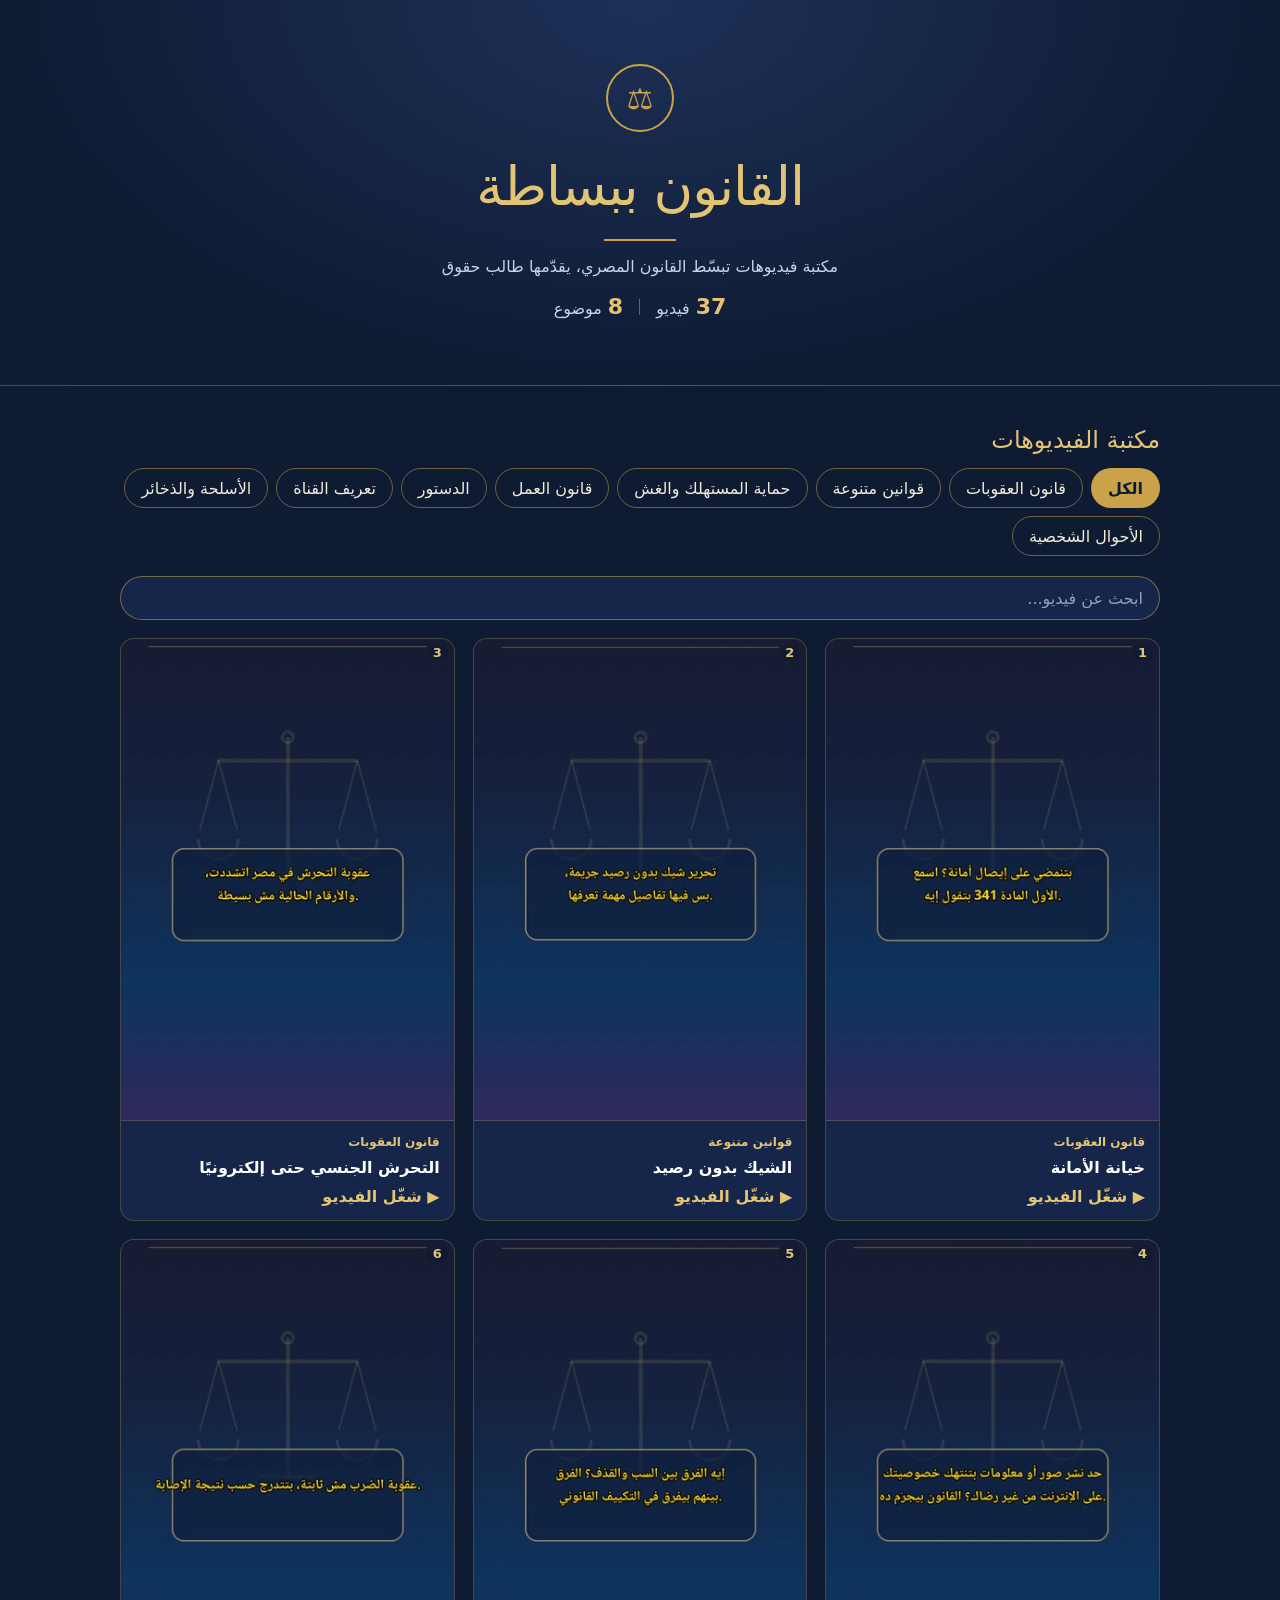
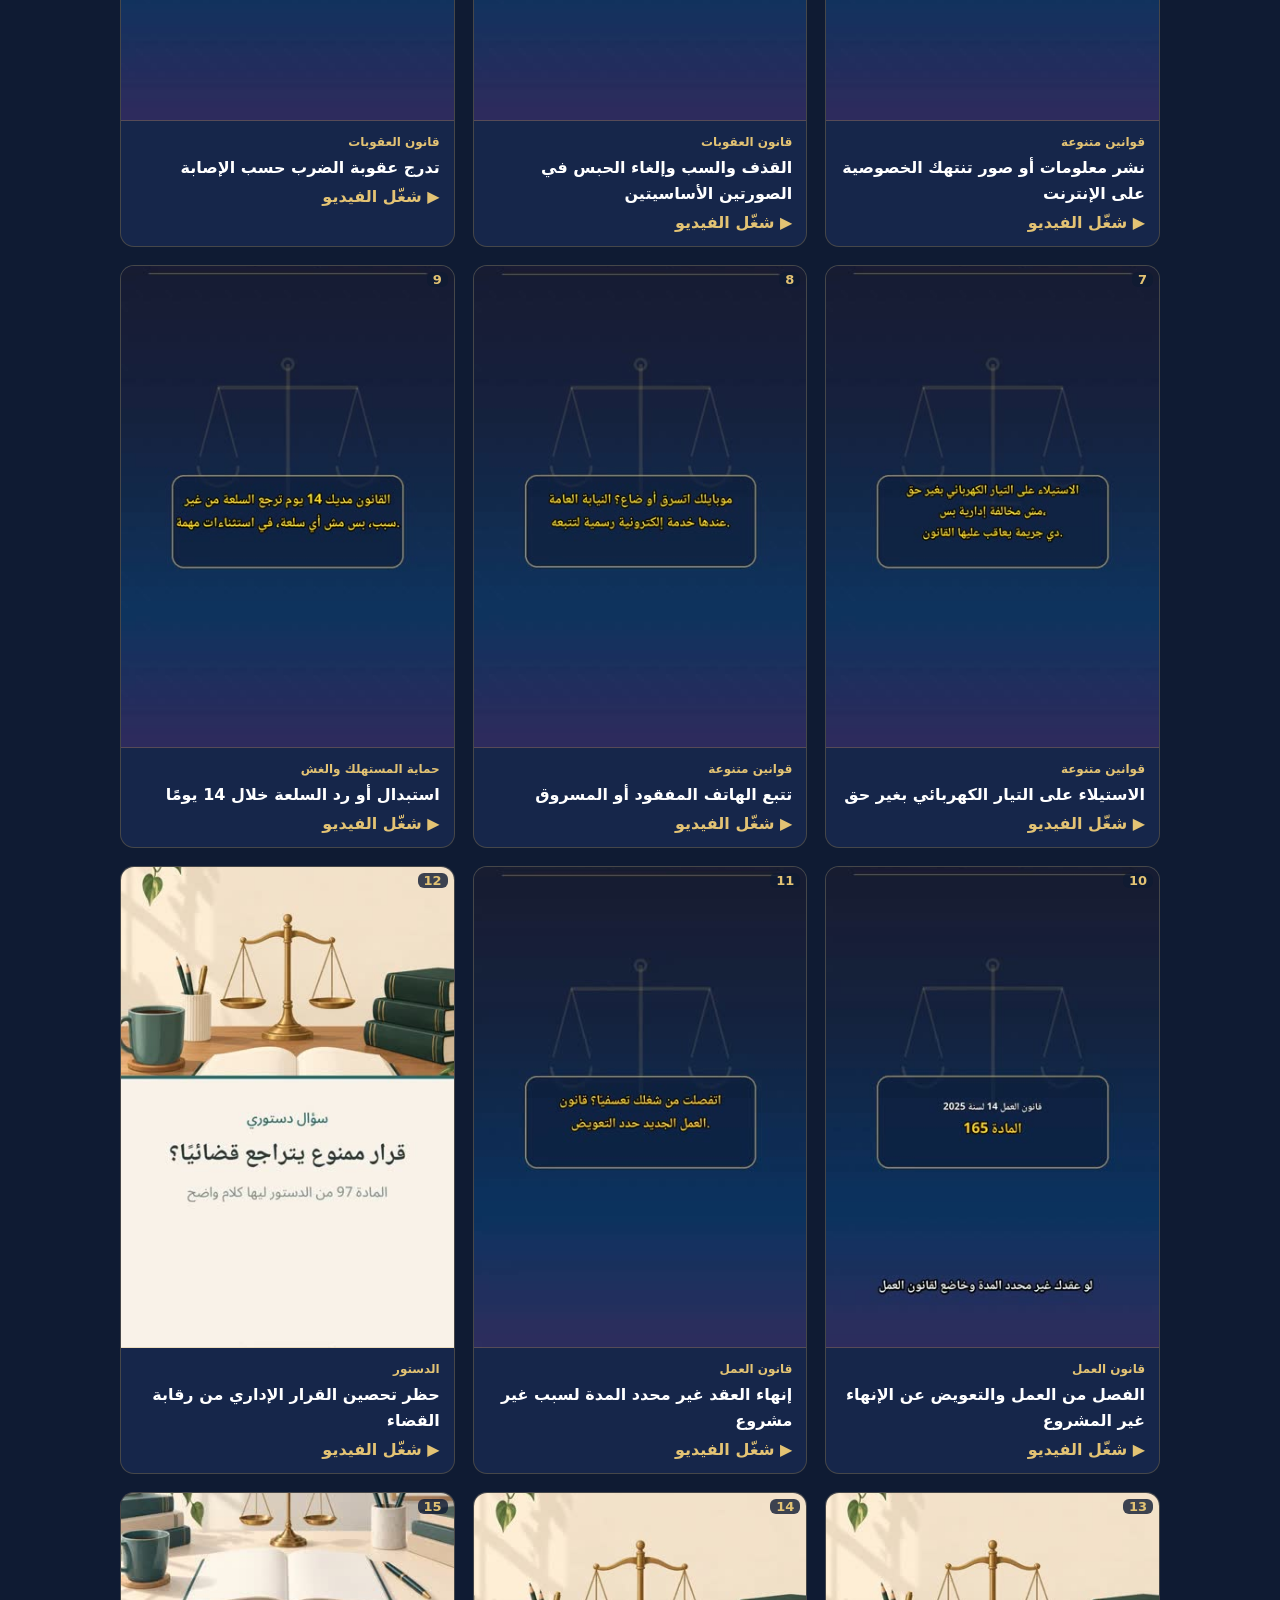
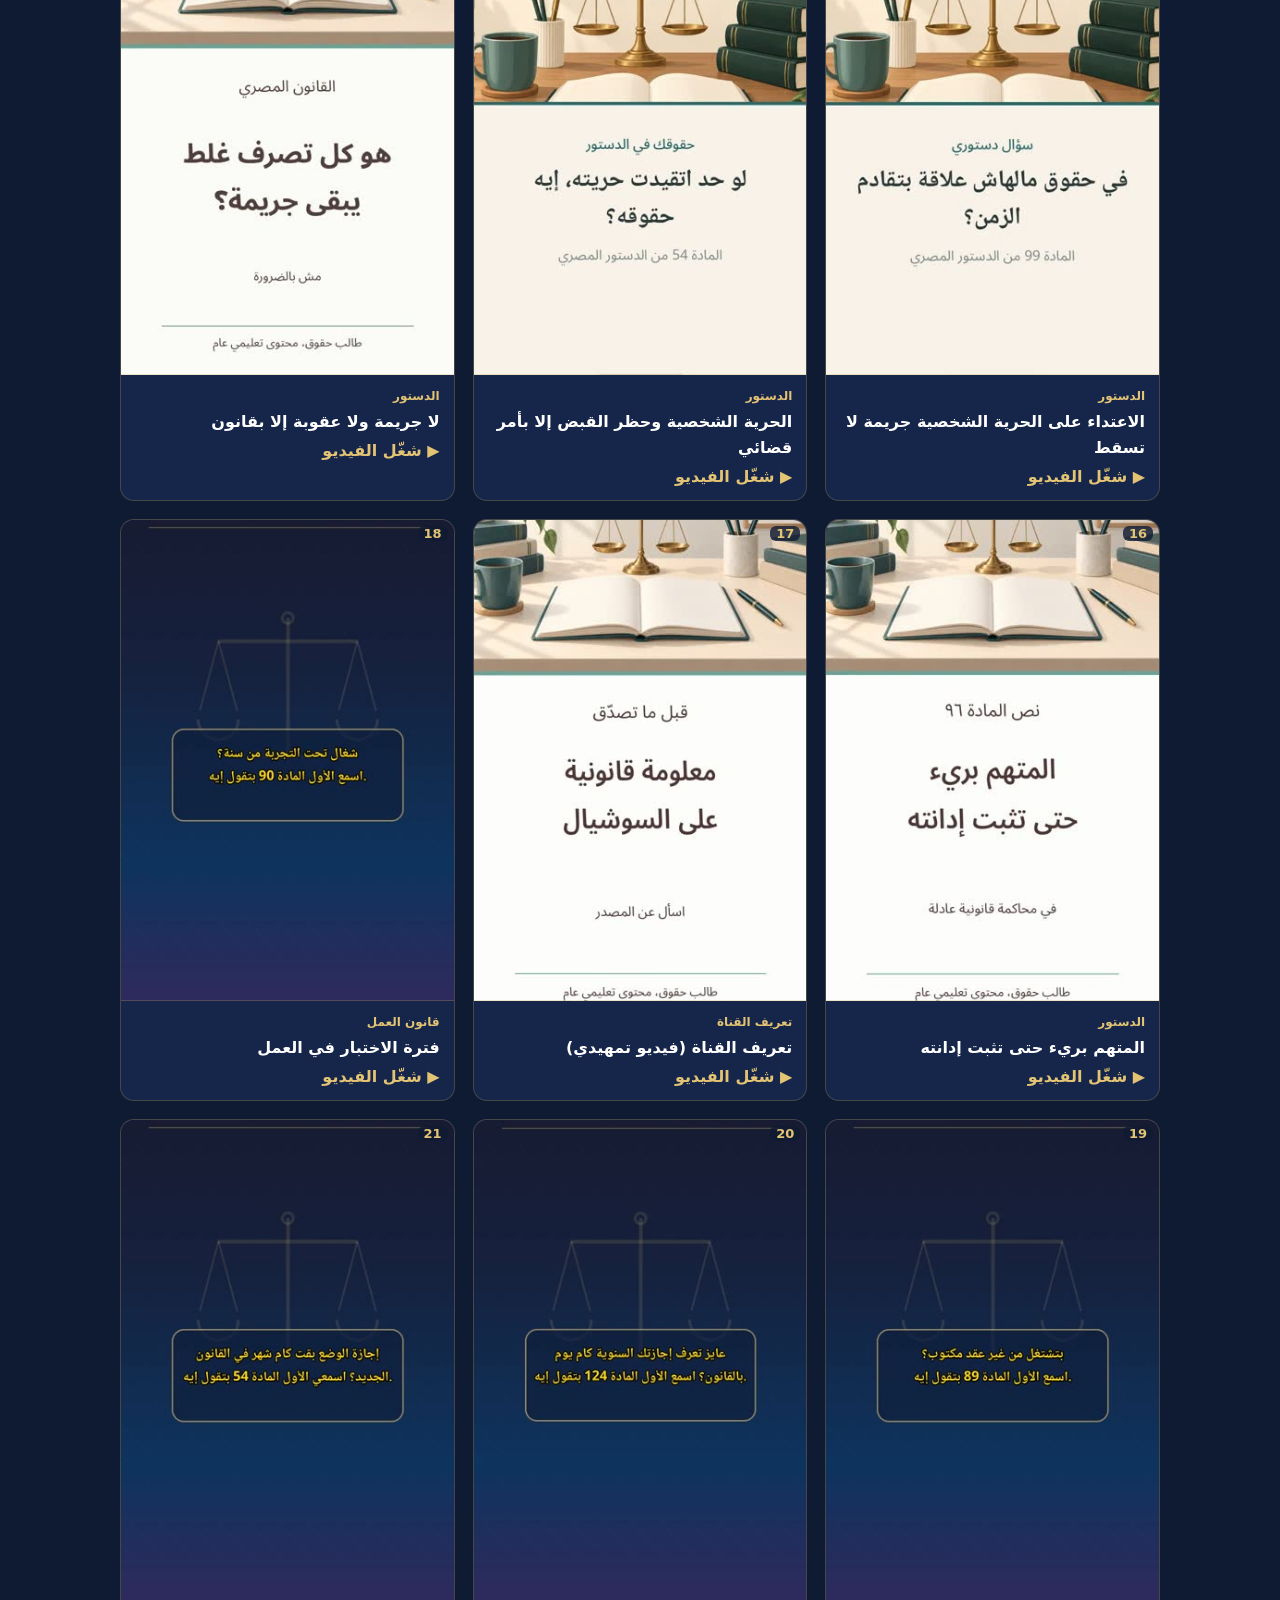
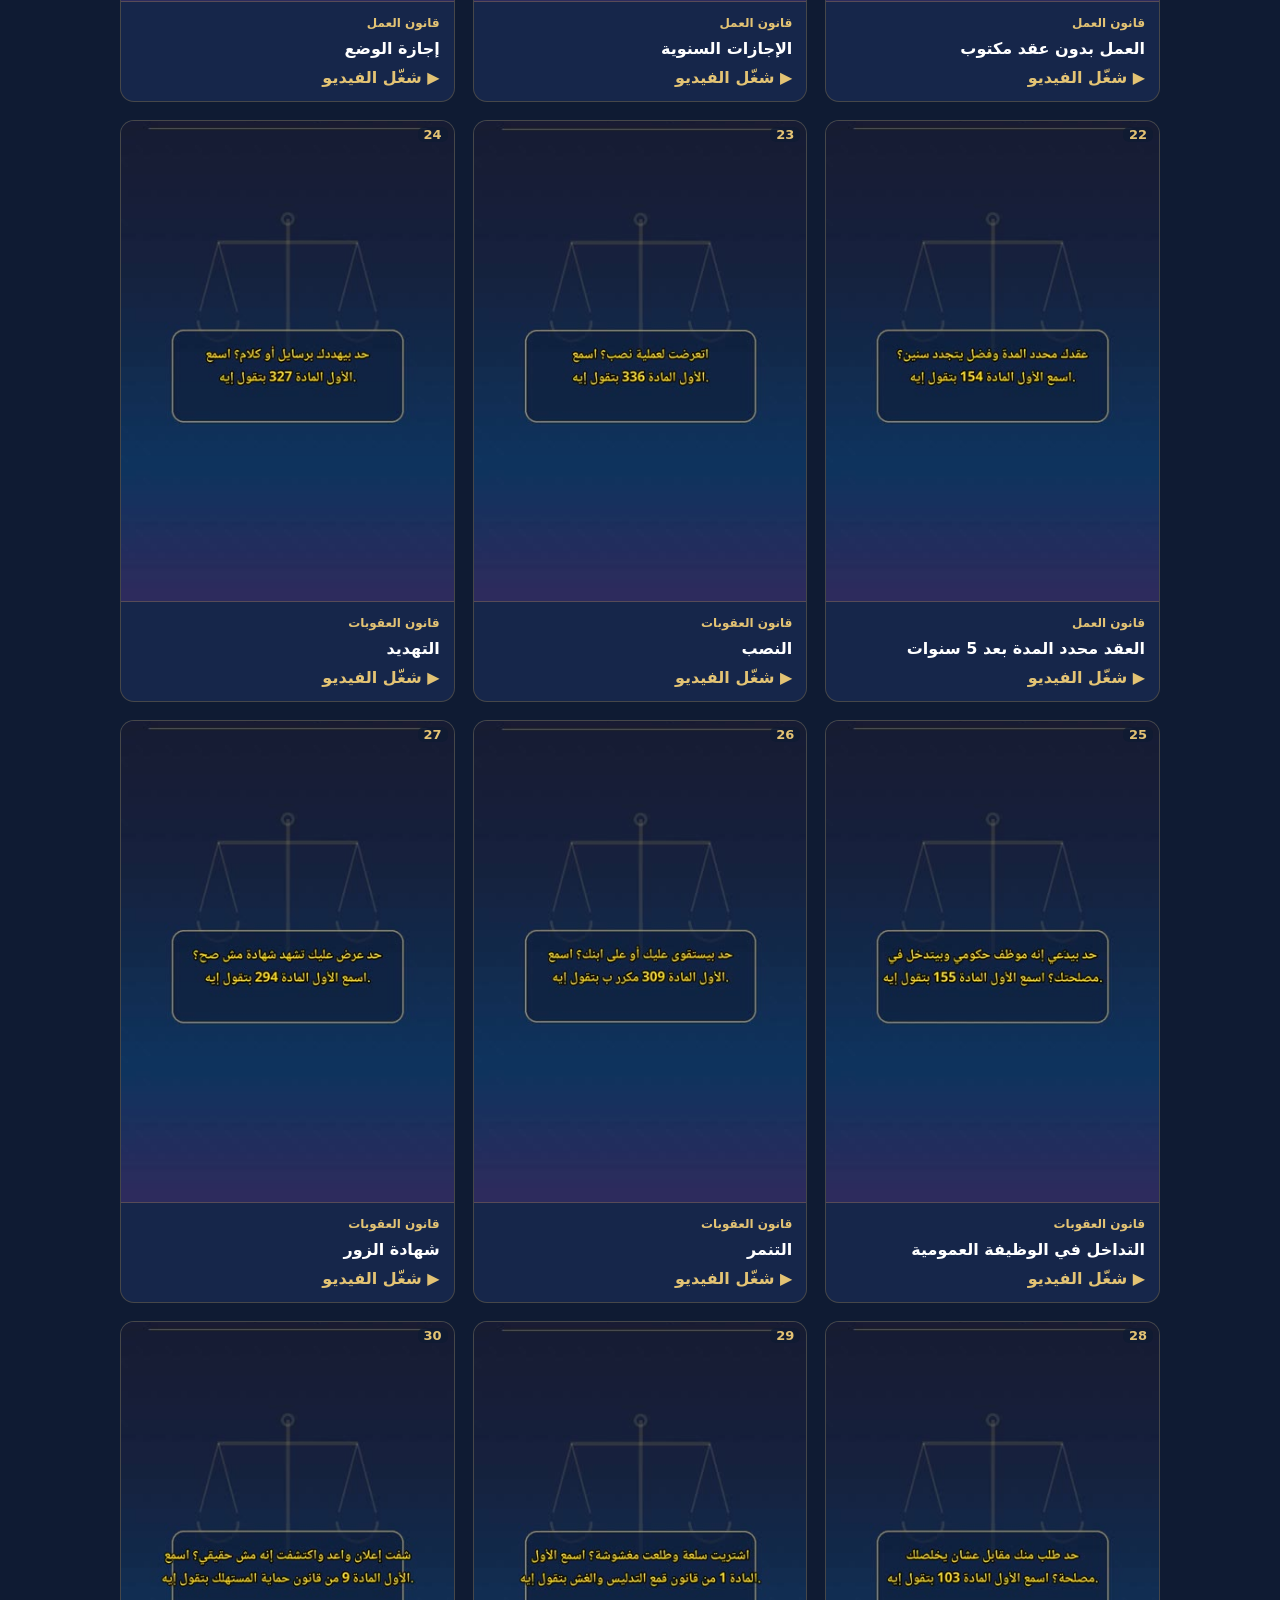
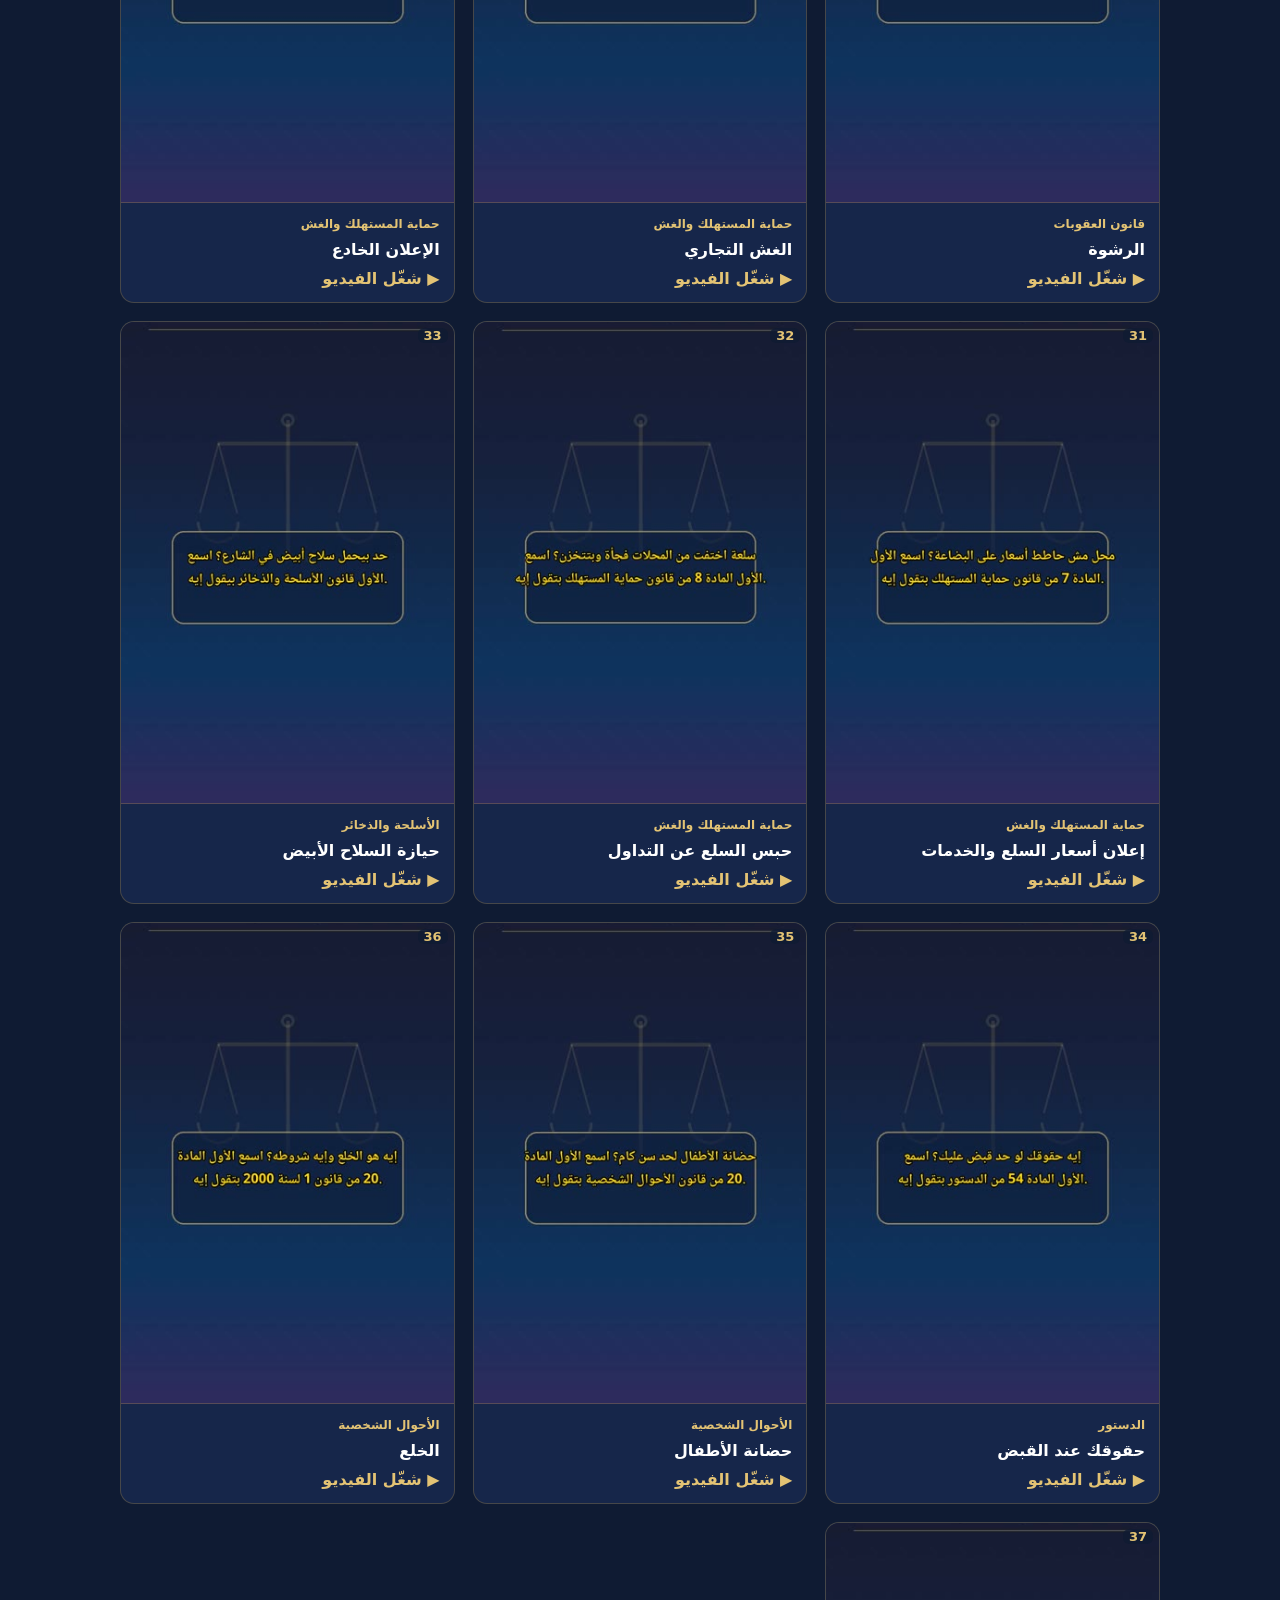
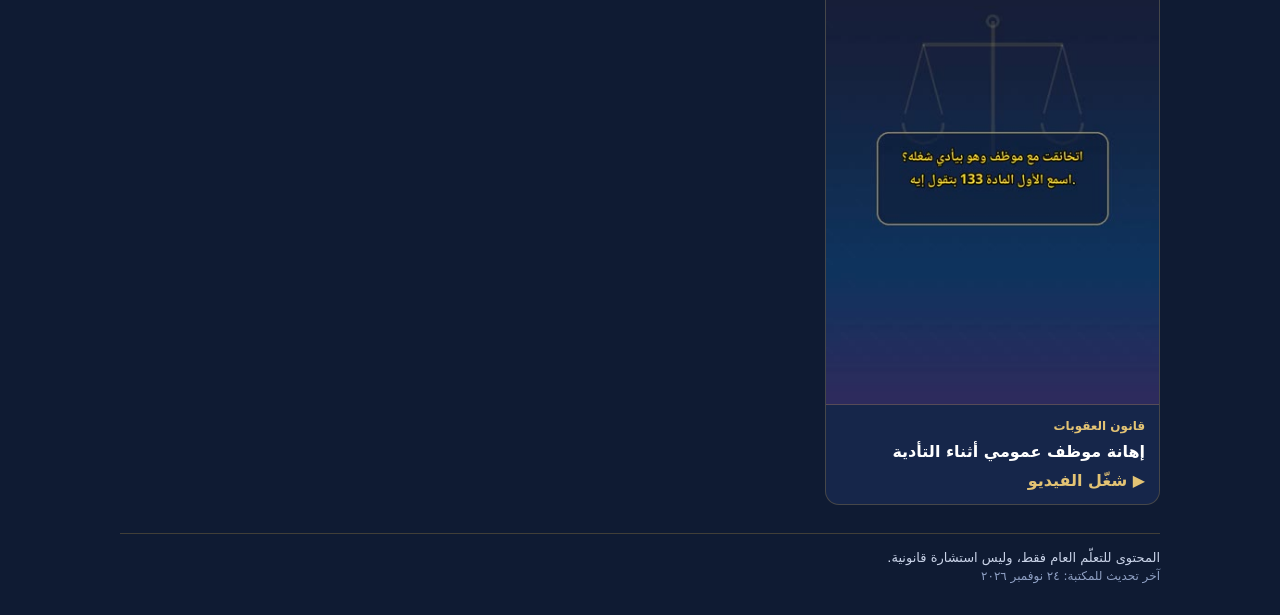
==== index.html @ c517b8b4 "Fix file names" ====
<!doctype html><html lang="ar" dir="rtl"><head><meta charset="utf-8"><meta name="viewport" content="width=device-width,initial-scale=1,viewport-fit=cover"><title>القانون ببساطة</title><meta name="theme-color" content="#0b1f3a"><link rel="manifest" href="manifest.webmanifest"><link rel="icon" href="icon-192.png"><link rel="apple-touch-icon" href="icon-192.png"><meta name="apple-mobile-web-app-capable" content="yes"><meta name="apple-mobile-web-app-title" content="القانون ببساطة">  <script type="module" crossorigin src="./app.js"></script>
  <link rel="stylesheet" crossorigin href="./index.css">
</head><body><div id="root"></div></body></html>
---- index.css ----
html,body,#root{margin:0;min-height:100%}body{background:#0f1b33}.nv{font-family:system-ui,Segoe UI,Tahoma,sans-serif;background:#0f1b33;color:#f3ecd8;min-height:100vh}.nv-hero{text-align:center;padding:44px 20px 32px;background:radial-gradient(ellipse at top,#1d3158,#0f1b33 70%);border-bottom:1px solid #c9a24a55}.nv-seal{width:64px;height:64px;margin:0 auto 14px;border-radius:50%;border:2px solid #c9a24a;color:#c9a24a;display:grid;place-items:center;font-size:30px}.nv-title{margin:0;font-family:var(--ds-font-display, inherit);font-weight:400;font-size:40px;color:#e3c374;letter-spacing:-.02em}.nv-rule{width:72px;height:2px;background:#c9a24a;margin:14px auto}.nv-sub{margin:0 auto 18px;max-width:440px;color:#c9d3e8}.nv-stats{display:inline-flex;align-items:baseline;gap:6px;color:#c9d3e8;margin-bottom:22px}.nv-stats strong{color:#e3c374;font-size:22px;font-weight:600}.nv-stats i{width:1px;height:16px;background:#c9a24a88;margin:0 10px;align-self:center}.nv-cta{display:inline-flex;align-items:center;min-height:44px;padding:0 24px;border-radius:999px;background:#c9a24a;color:#0f1b33;font-weight:600;text-decoration:none}.nv-main{padding:28px 20px 24px;max-width:1040px;margin:0 auto}.nv-h2{margin:0 0 14px;font-family:var(--ds-font-display, inherit);font-weight:400;font-size:24px;color:#e3c374}.nv-chips{display:flex;flex-wrap:wrap;gap:8px;margin-bottom:20px}.nv-chip{min-height:40px;padding:0 16px;border-radius:999px;border:1px solid #c9a24a88;background:transparent;color:#f3ecd8;font:inherit;cursor:pointer}.nv-chip.is-on{background:#c9a24a;color:#0f1b33;font-weight:600}.nv-grid{display:grid;grid-template-columns:1fr;gap:14px}.nv-card{display:flex;flex-direction:row;gap:14px;background:#16264a;border:1px solid #c9a24a44;border-radius:14px;overflow:hidden;text-decoration:none;color:inherit}.nv-card:hover,.nv-card:focus-visible{border-color:#c9a24a}.nv-poster{position:relative;flex:0 0 96px;background:linear-gradient(160deg,#26417a,#0f1b33);display:grid;place-items:center;min-height:112px}.nv-play{width:40px;height:40px;border-radius:50%;background:#c9a24a;color:#0f1b33;display:grid;place-items:center;font-size:14px;padding-inline-start:2px}.nv-no{position:absolute;top:8px;inset-inline-start:10px;color:#e3c374;font-weight:600;font-size:13px}.nv-info{padding:14px 0;padding-inline-end:14px;display:flex;flex-direction:column;gap:6px;justify-content:center}.nv-tag{color:#e3c374;font-size:12px;font-weight:600}.nv-vt{margin:0;font-size:16px;line-height:26px;font-weight:600;color:#fff}.nv-watch{color:#c9d3e8;font-size:13px}.nv-note{margin:28px 0 4px;padding-top:16px;border-top:1px solid #c9a24a44;color:#c9d3e8;font-size:13px}.nv-foot{margin:0;color:#8fa0c4;font-size:12px}@media (min-width: 768px){.nv-hero{padding:64px 20px 44px}.nv-title{font-size:54px}.nv-main{padding:40px 36px 32px}.nv-grid{grid-template-columns:1fr 1fr 1fr;gap:18px}.nv-card{flex-direction:column;gap:0}.nv-poster{flex:none;min-height:140px}.nv-info{padding:14px}}.nv-title{line-height:1.5}.nv-rule{margin:12px auto 16px}.nv-stats{display:flex;justify-content:center;margin-bottom:22px}.nv-search{width:100%;box-sizing:border-box;min-height:44px;margin:0 0 18px;padding:0 16px;border-radius:999px;border:1px solid #c9a24a88;background:#16264a;color:#f3ecd8;font:inherit}.nv-search::placeholder{color:#8fa0c4}.nv-empty{color:#c9d3e8}.nv-poster{background-size:cover;background-position:center}.nv-poster{flex:0 0 90px;min-height:0;aspect-ratio:9 / 16;background-position:center;background-size:cover}@media (min-width: 768px){.nv-poster{flex:none;aspect-ratio:4 / 5;width:100%;background-position:50% 48%}}.nv-poster{flex:0 0 108px;align-self:center;margin:10px;border-radius:10px;border:1px solid #c9a24a44}.nv-no{background:#0f1b33cc;border-radius:6px;padding:0 6px;top:6px;inset-inline-start:6px}.nv-watch{color:#e3c374;font-weight:600}@media (min-width: 768px){.nv-poster{flex:none;align-self:stretch;width:auto;margin:0;border-radius:0;border:0;border-bottom:1px solid #c9a24a44;aspect-ratio:9 / 13;background-position:50% 45%}}.nv-watch{white-space:nowrap;font-size:.92rem}@media (max-width: 359px){.nv-watch{font-size:.8rem}.nv-poster{flex-basis:96px}}.nv-card.is-open{grid-column:1 / -1;flex-direction:column}.nv-card.is-open .nv-info{padding:14px;align-items:center;text-align:center}.nv-player{width:100%;max-width:340px;aspect-ratio:9 / 16;background:#000;border-radius:10px;margin:8px auto;display:block}.nv-btn{font:inherit;background:none;border:0;padding:0;text-align:start;cursor:pointer;color:#e3c374;font-weight:600}.nv-card.is-open .nv-btn{text-align:center}.nv-card.is-off{opacity:.75}.nv-soon{color:#9aa7c4!important;font-weight:400!important}
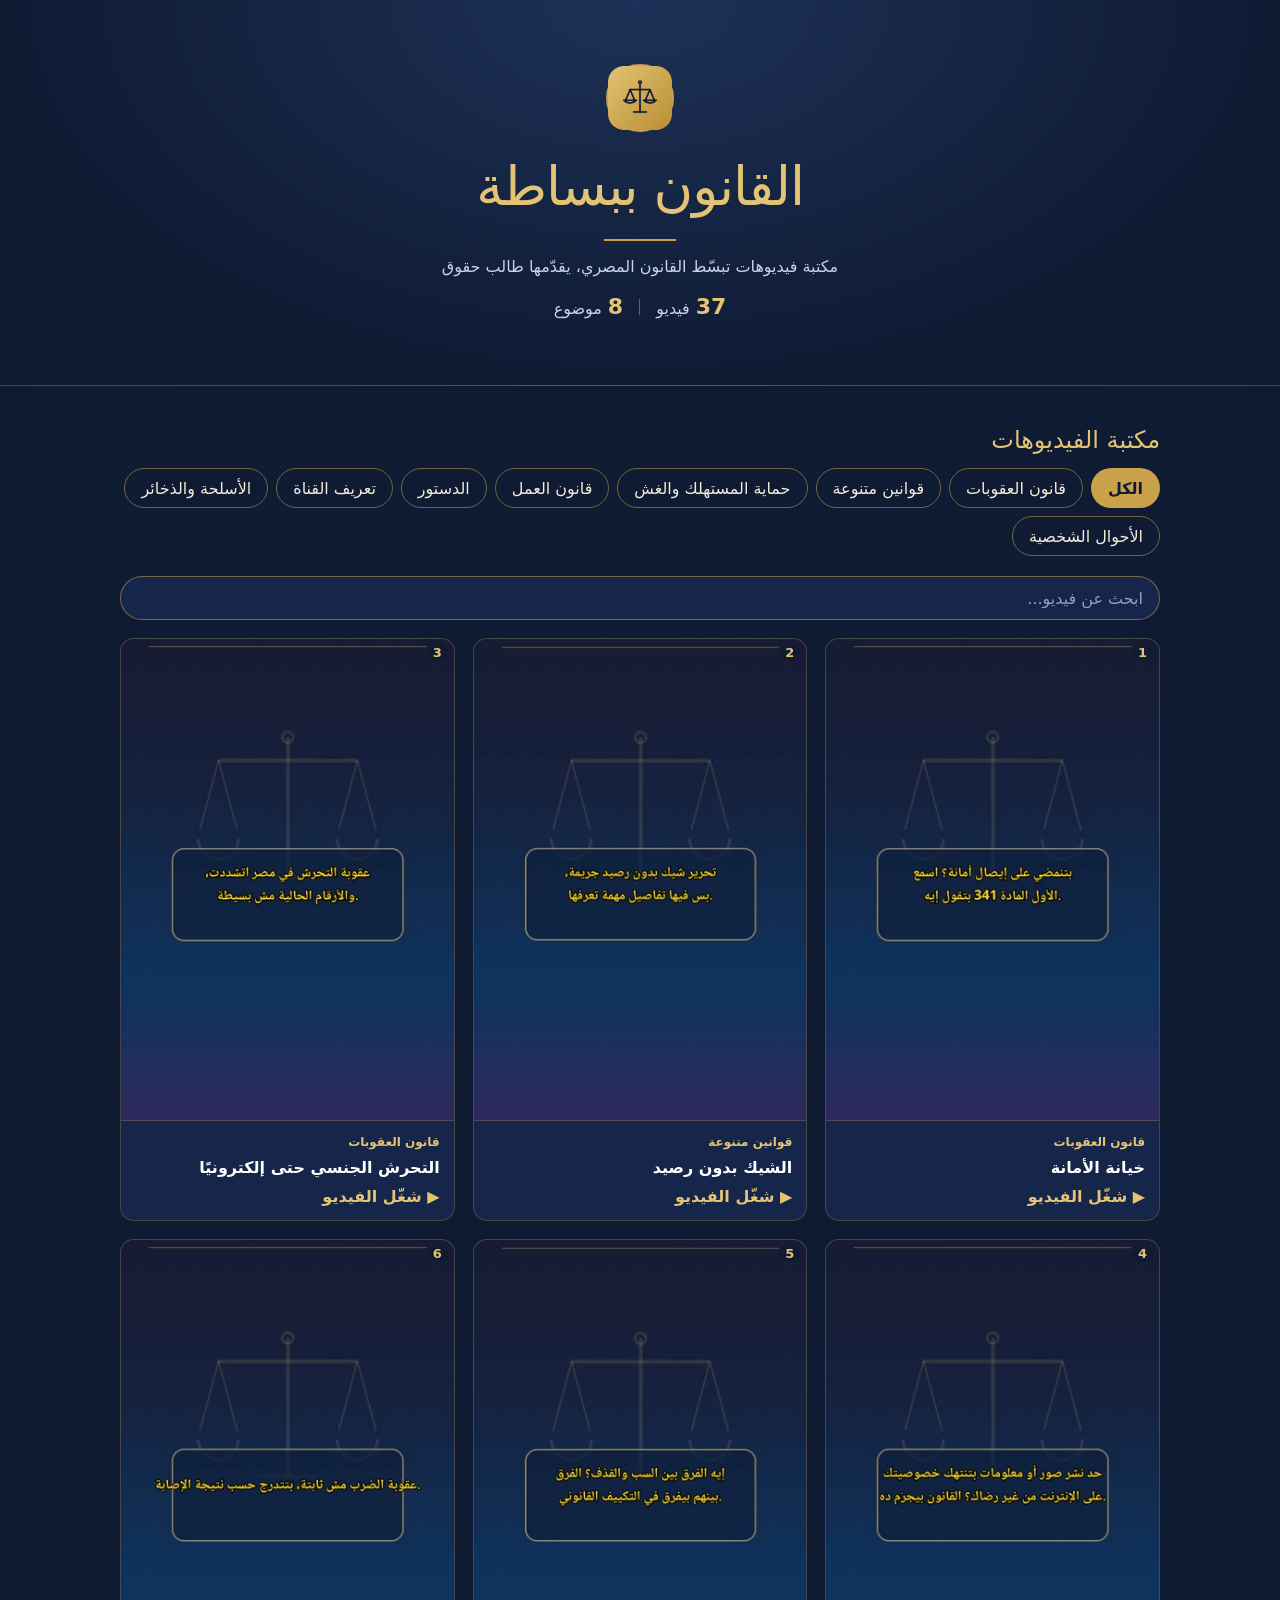
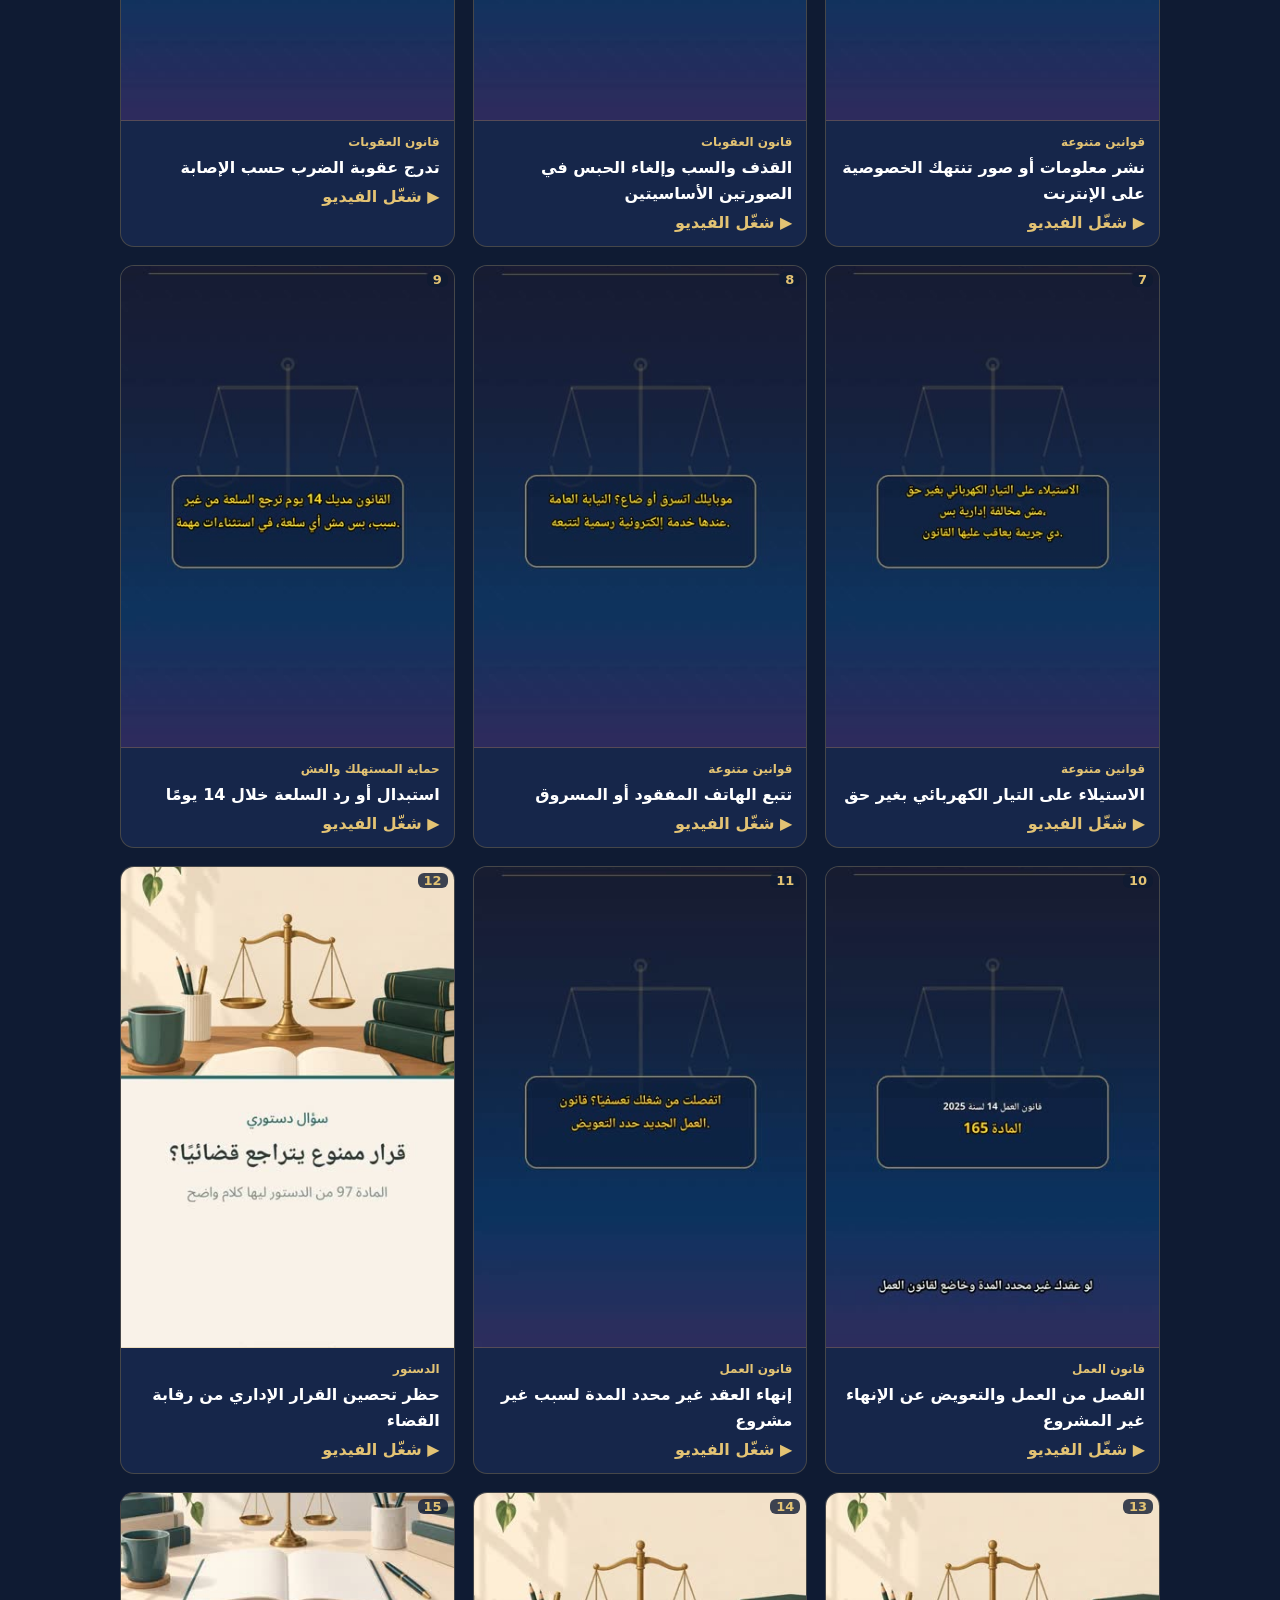
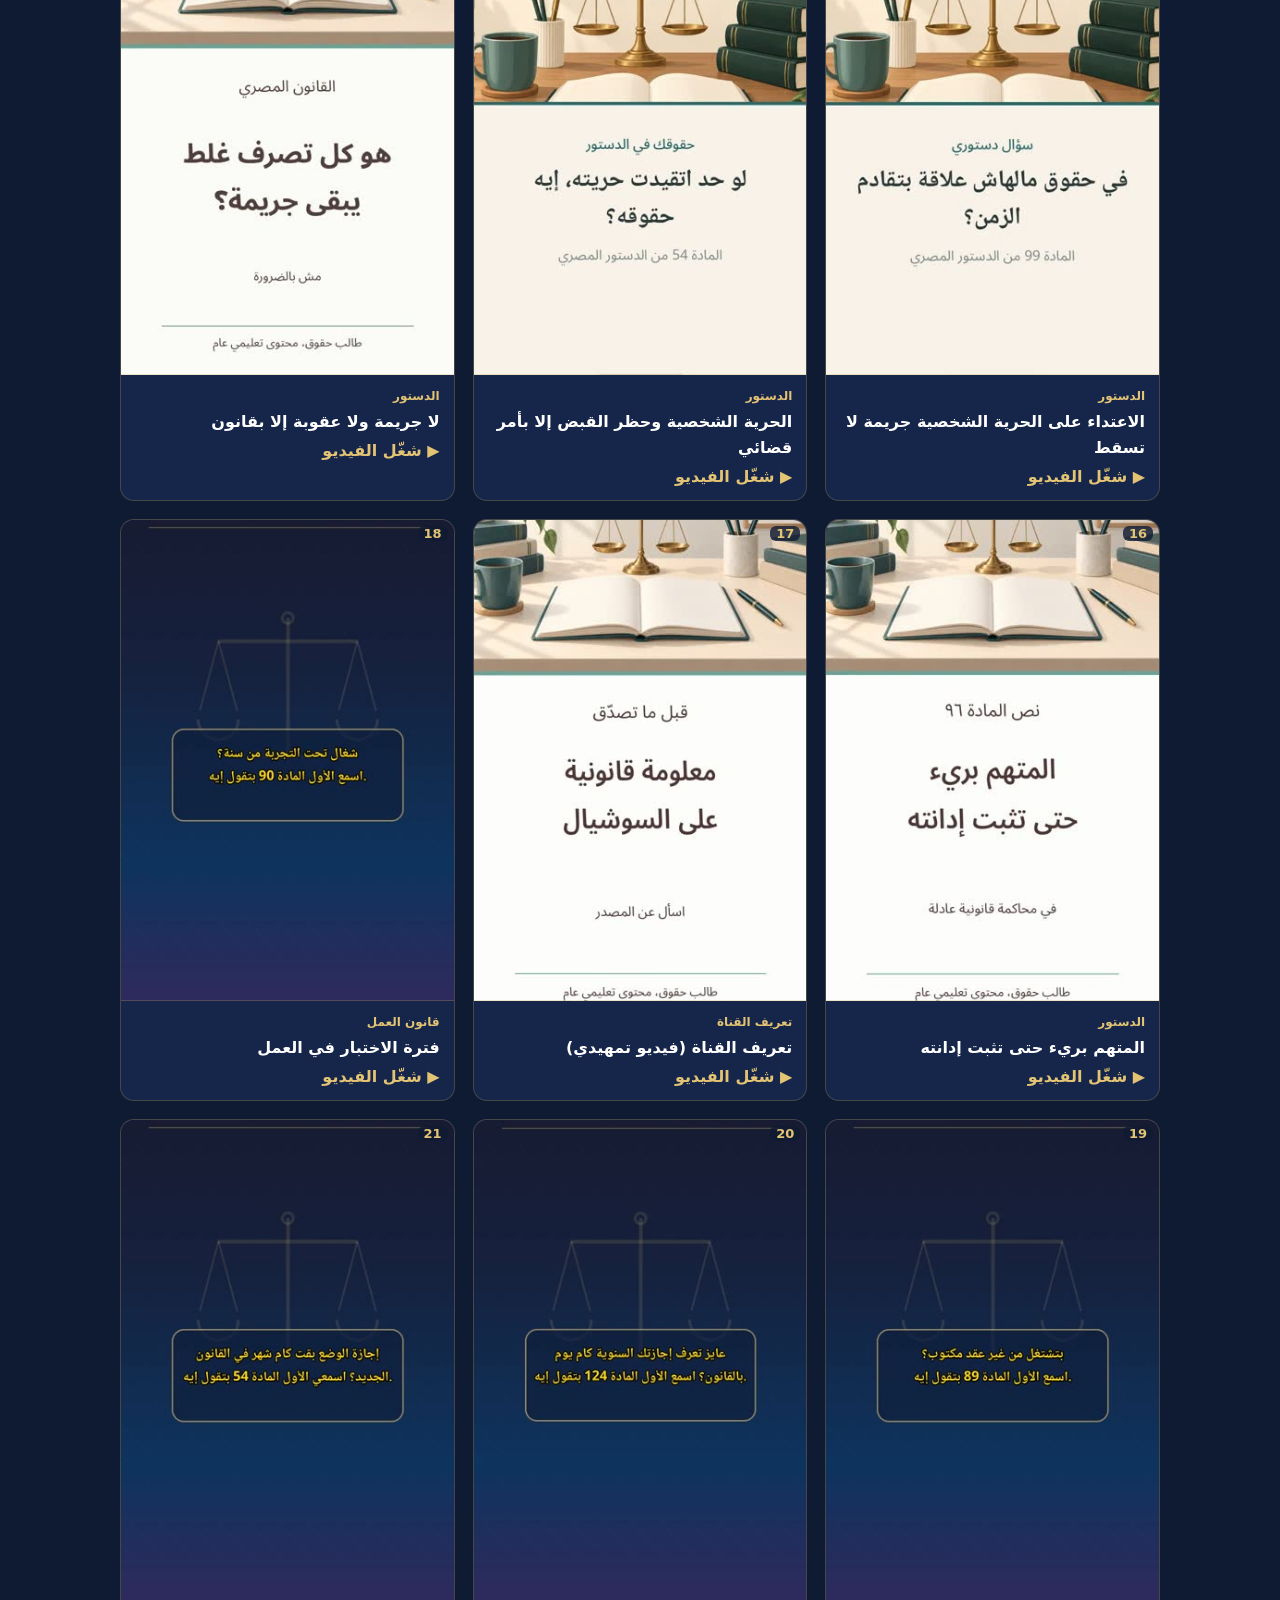
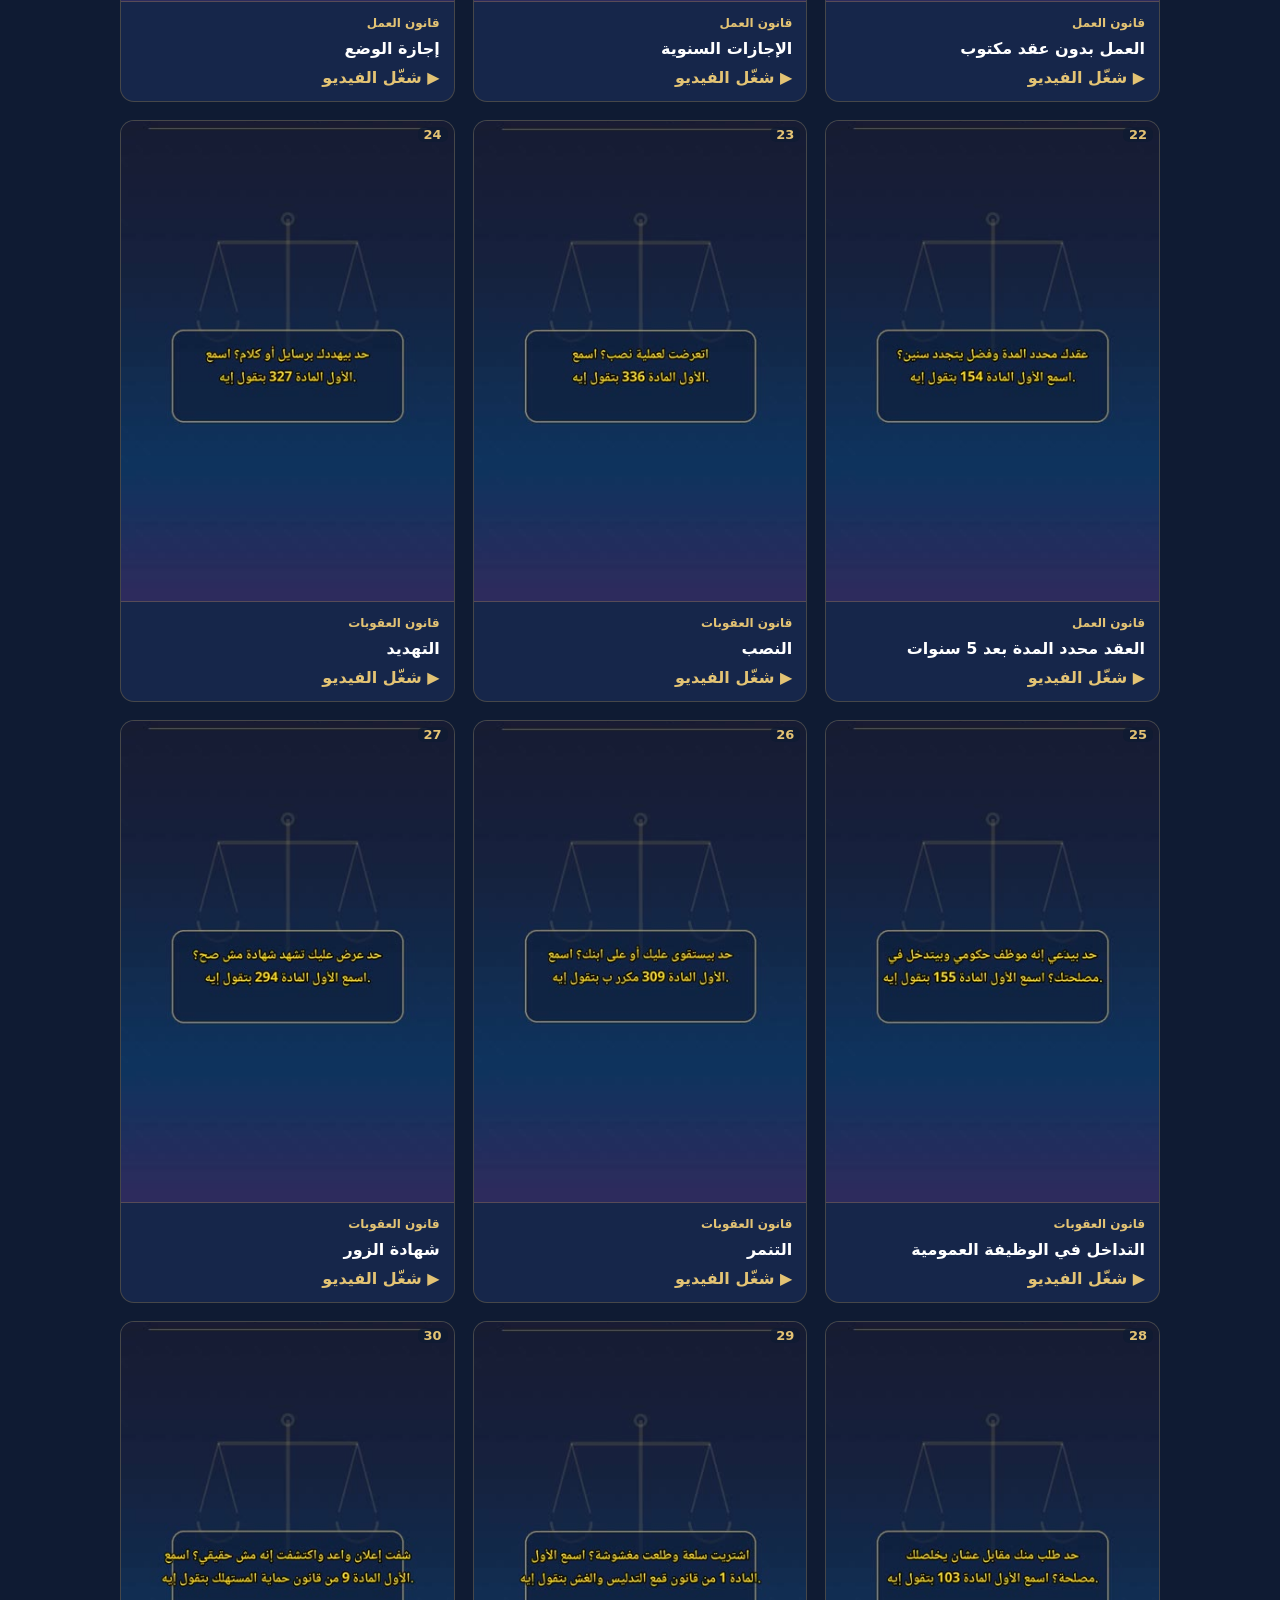
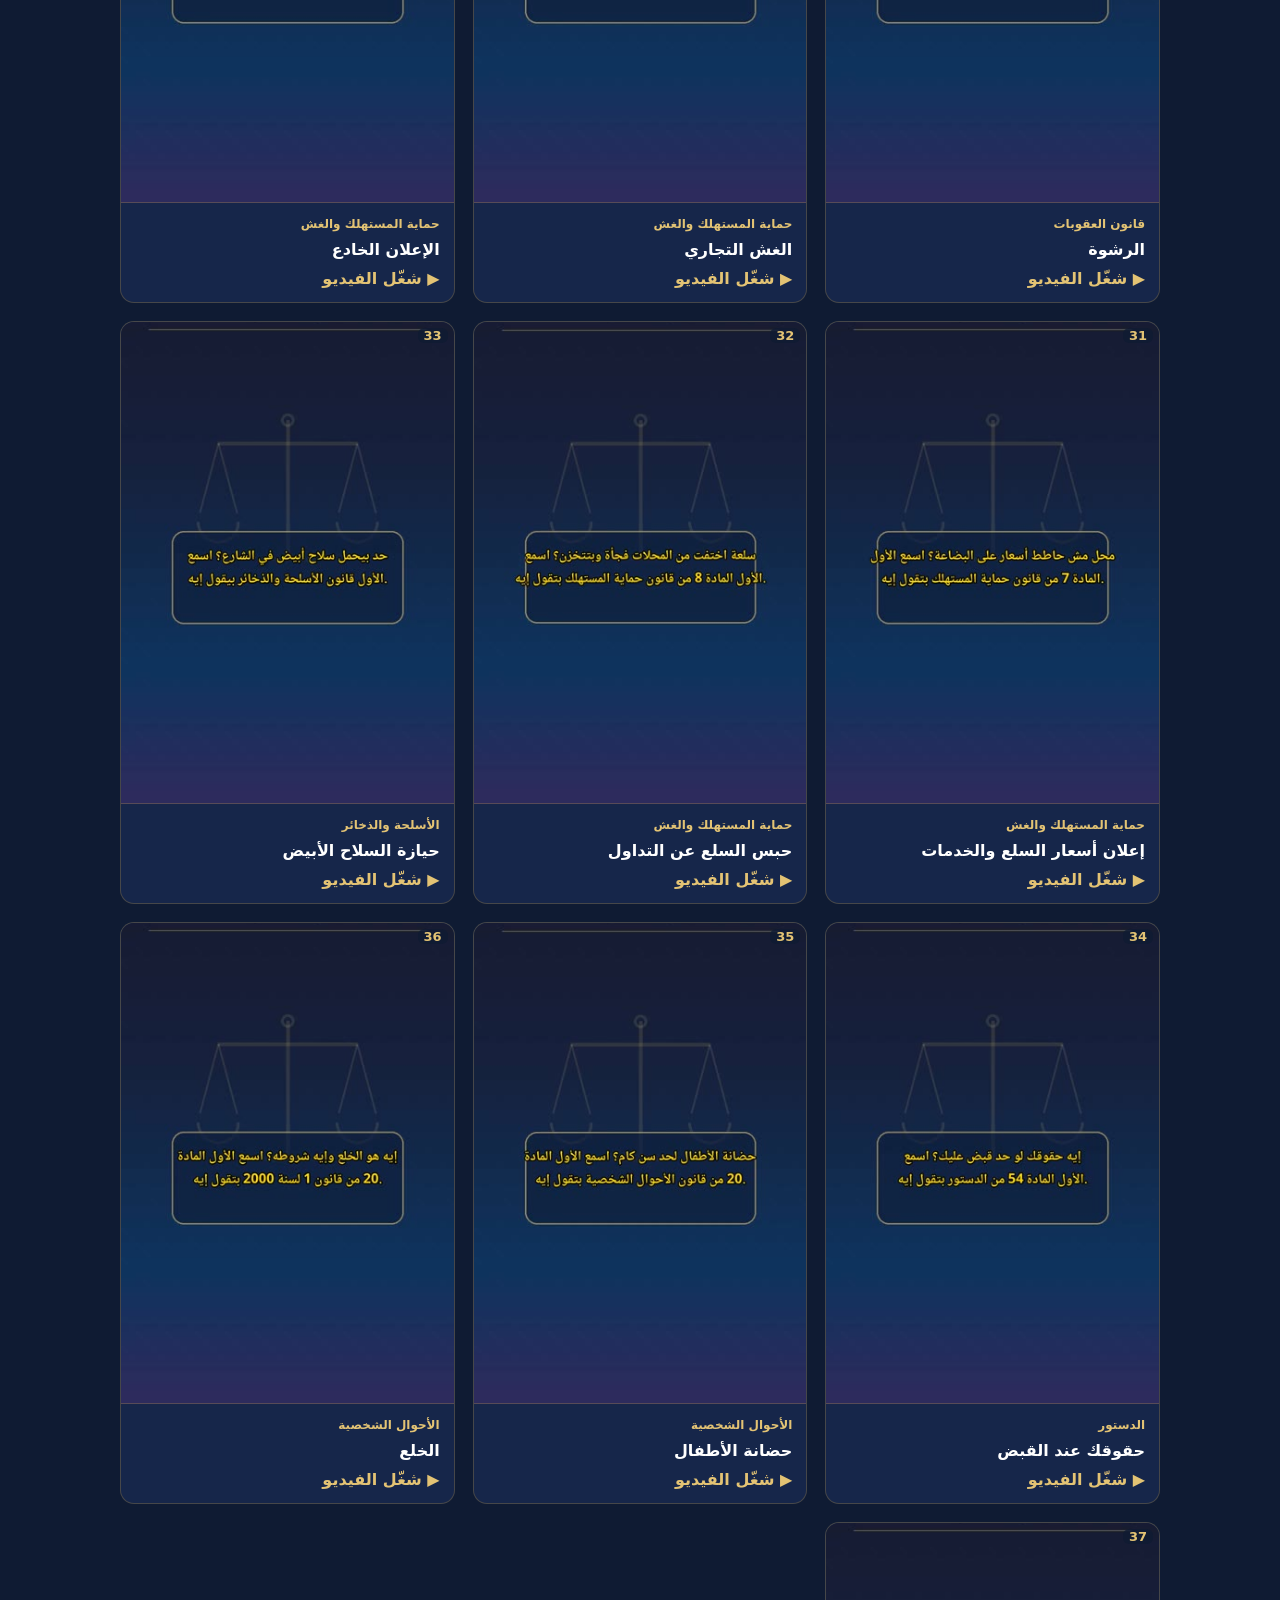
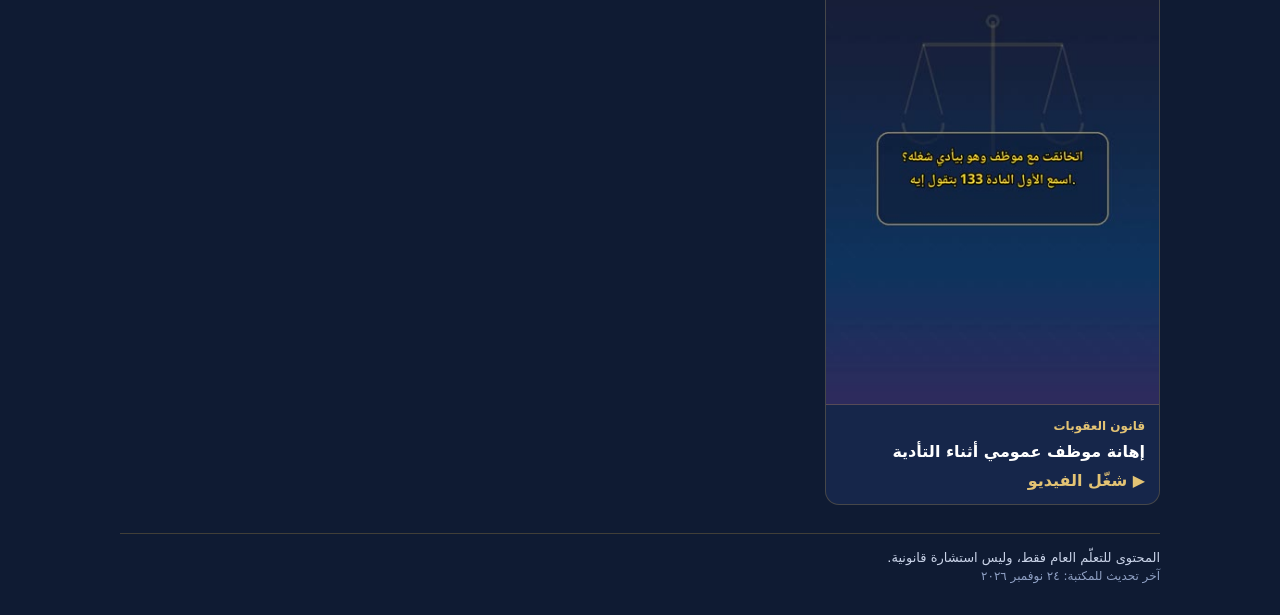
==== commit 33bef647: "Fix file names" ====
--- a/index.html
+++ b/index.html
@@ -1,3 +1,3 @@
-<!doctype html><html lang="ar" dir="rtl"><head><meta charset="utf-8"><meta name="viewport" content="width=device-width,initial-scale=1,viewport-fit=cover"><title>القانون ببساطة</title><meta name="theme-color" content="#0b1f3a"><link rel="manifest" href="manifest.webmanifest"><link rel="icon" href="icon-192.png"><link rel="apple-touch-icon" href="icon-192.png"><meta name="apple-mobile-web-app-capable" content="yes"><meta name="apple-mobile-web-app-title" content="القانون ببساطة">  <script type="module" crossorigin src="./app.js"></script>
+<!doctype html><html lang="ar" dir="rtl"><head><meta charset="utf-8"><meta name="viewport" content="width=device-width,initial-scale=1,viewport-fit=cover"><title>القانون ببساطة</title><meta name="theme-color" content="#0f1b33"><link rel="manifest" href="manifest.webmanifest"><link rel="icon" type="image/png" sizes="32x32" href="favicon-32.png"><link rel="apple-touch-icon" href="apple-touch-icon-180.png"><meta name="apple-mobile-web-app-capable" content="yes"><meta name="apple-mobile-web-app-title" content="القانون ببساطة">  <script type="module" crossorigin src="./app.js"></script>
   <link rel="stylesheet" crossorigin href="./index.css">
 </head><body><div id="root"></div></body></html>
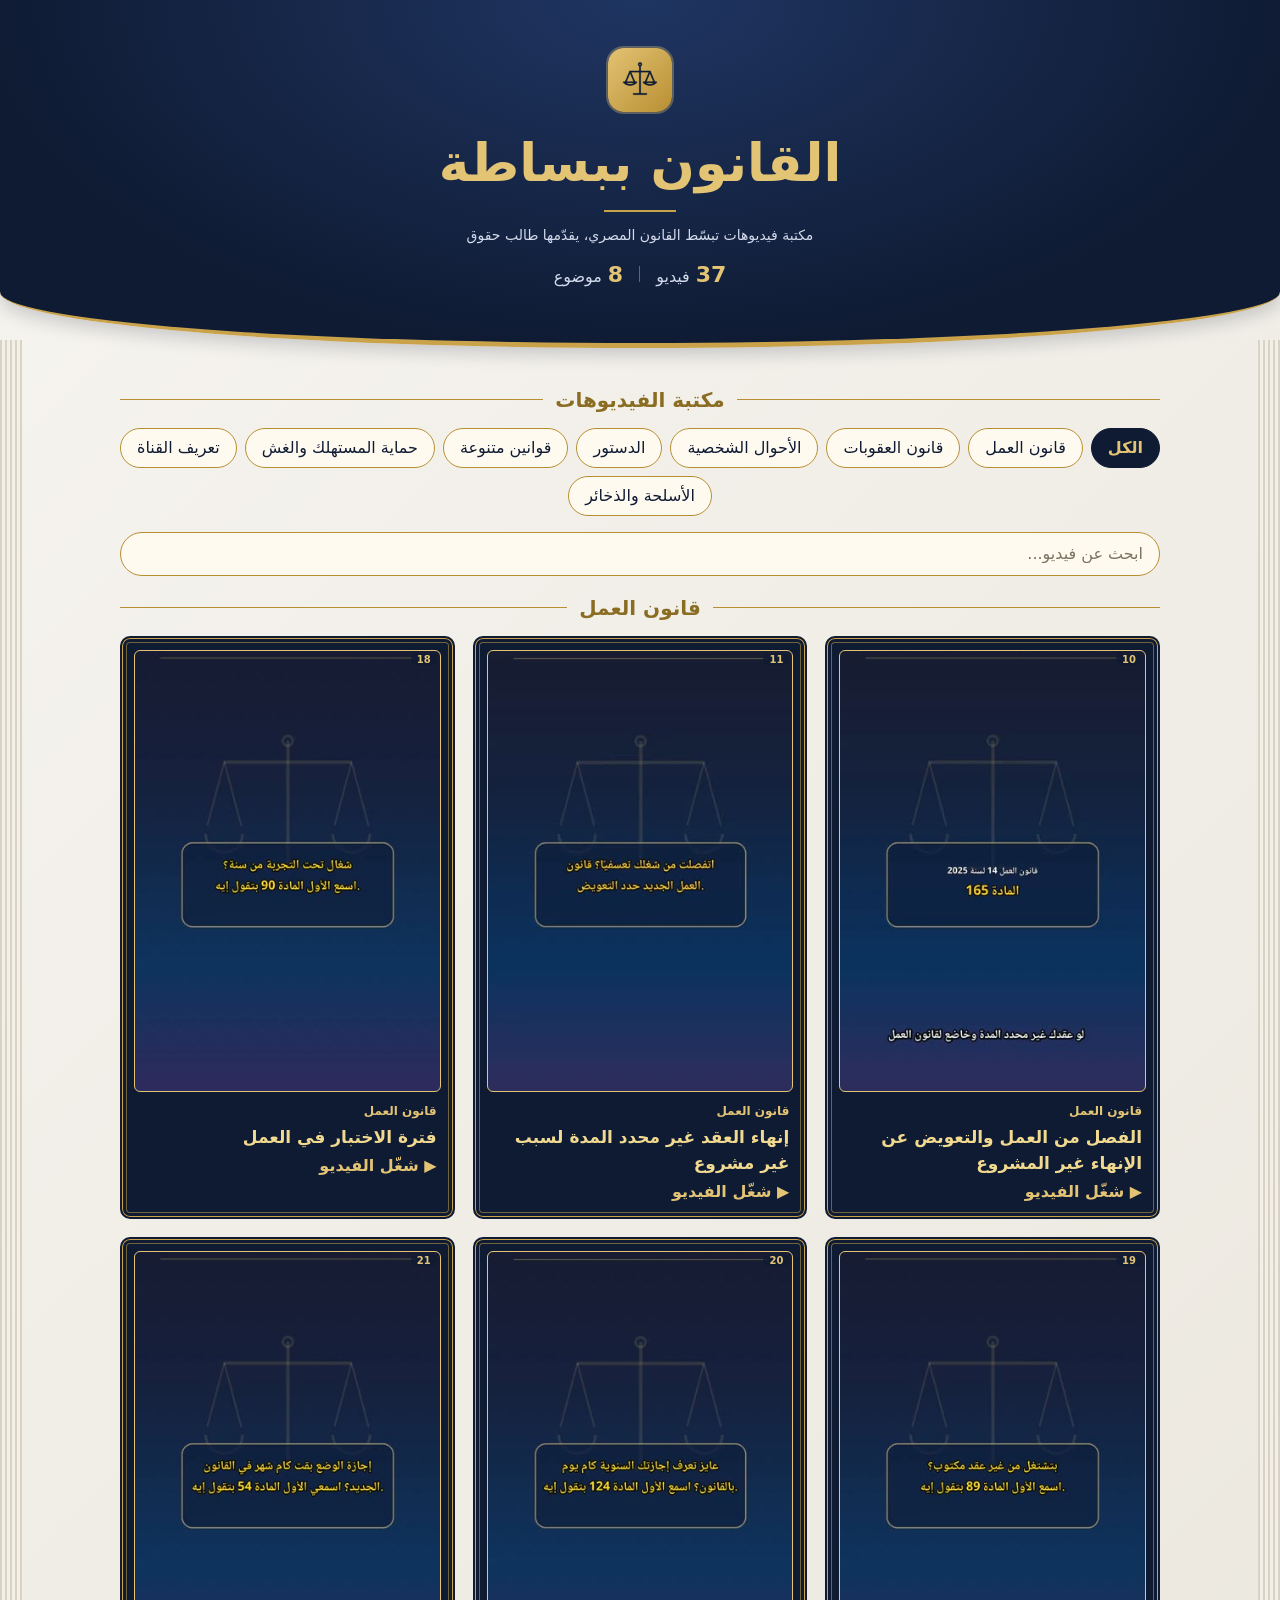
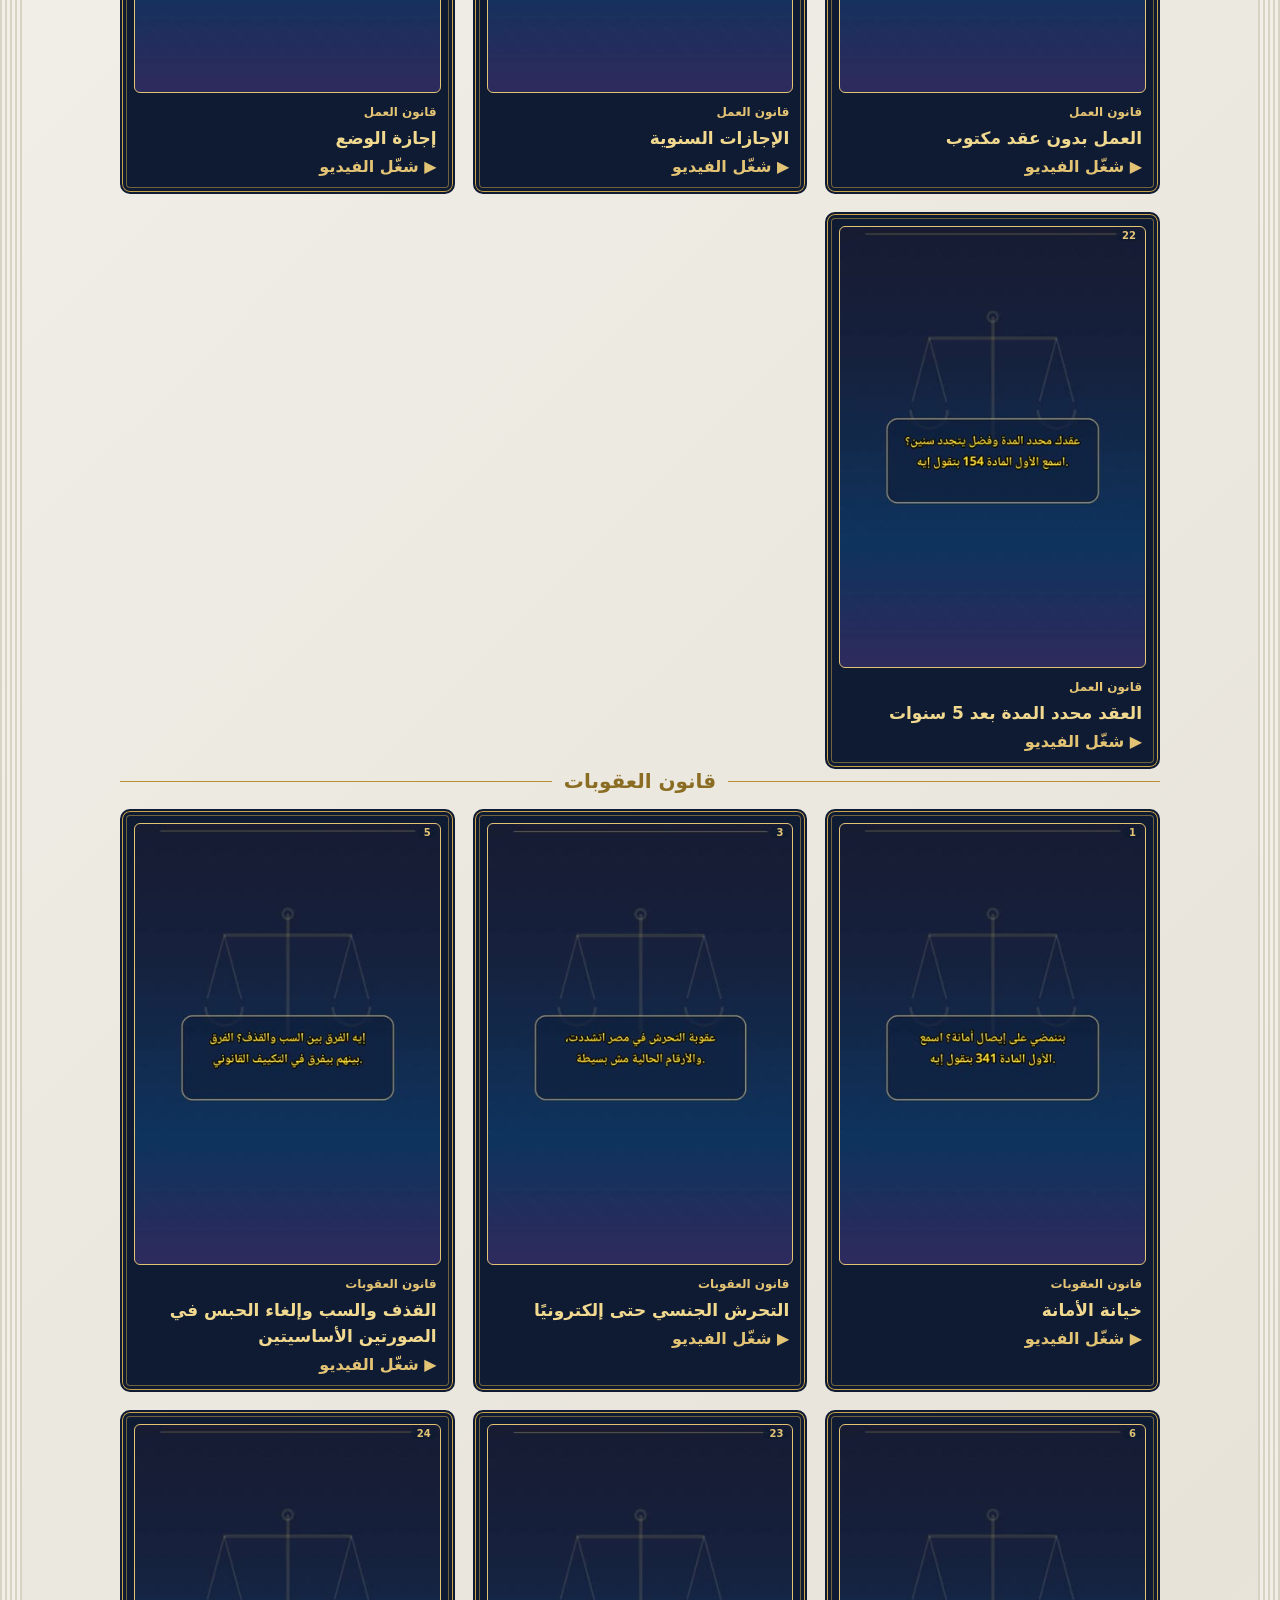
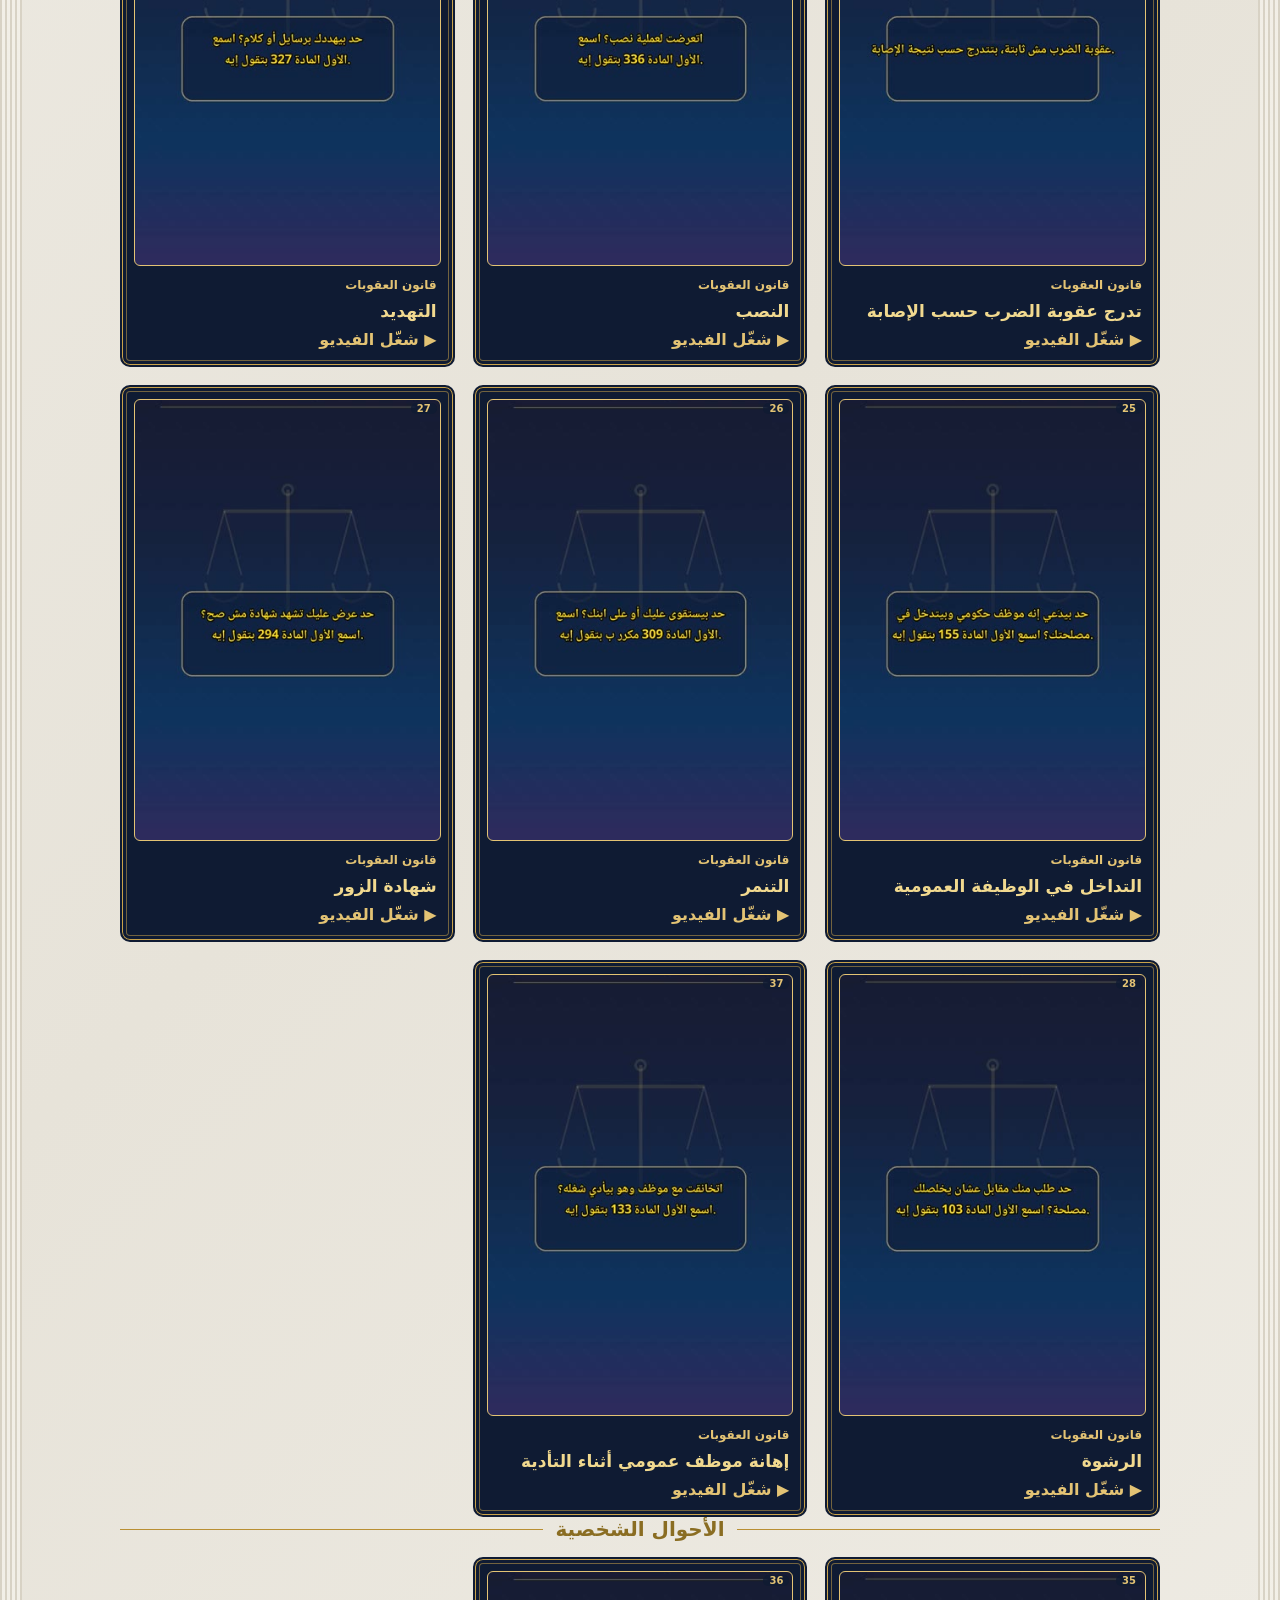
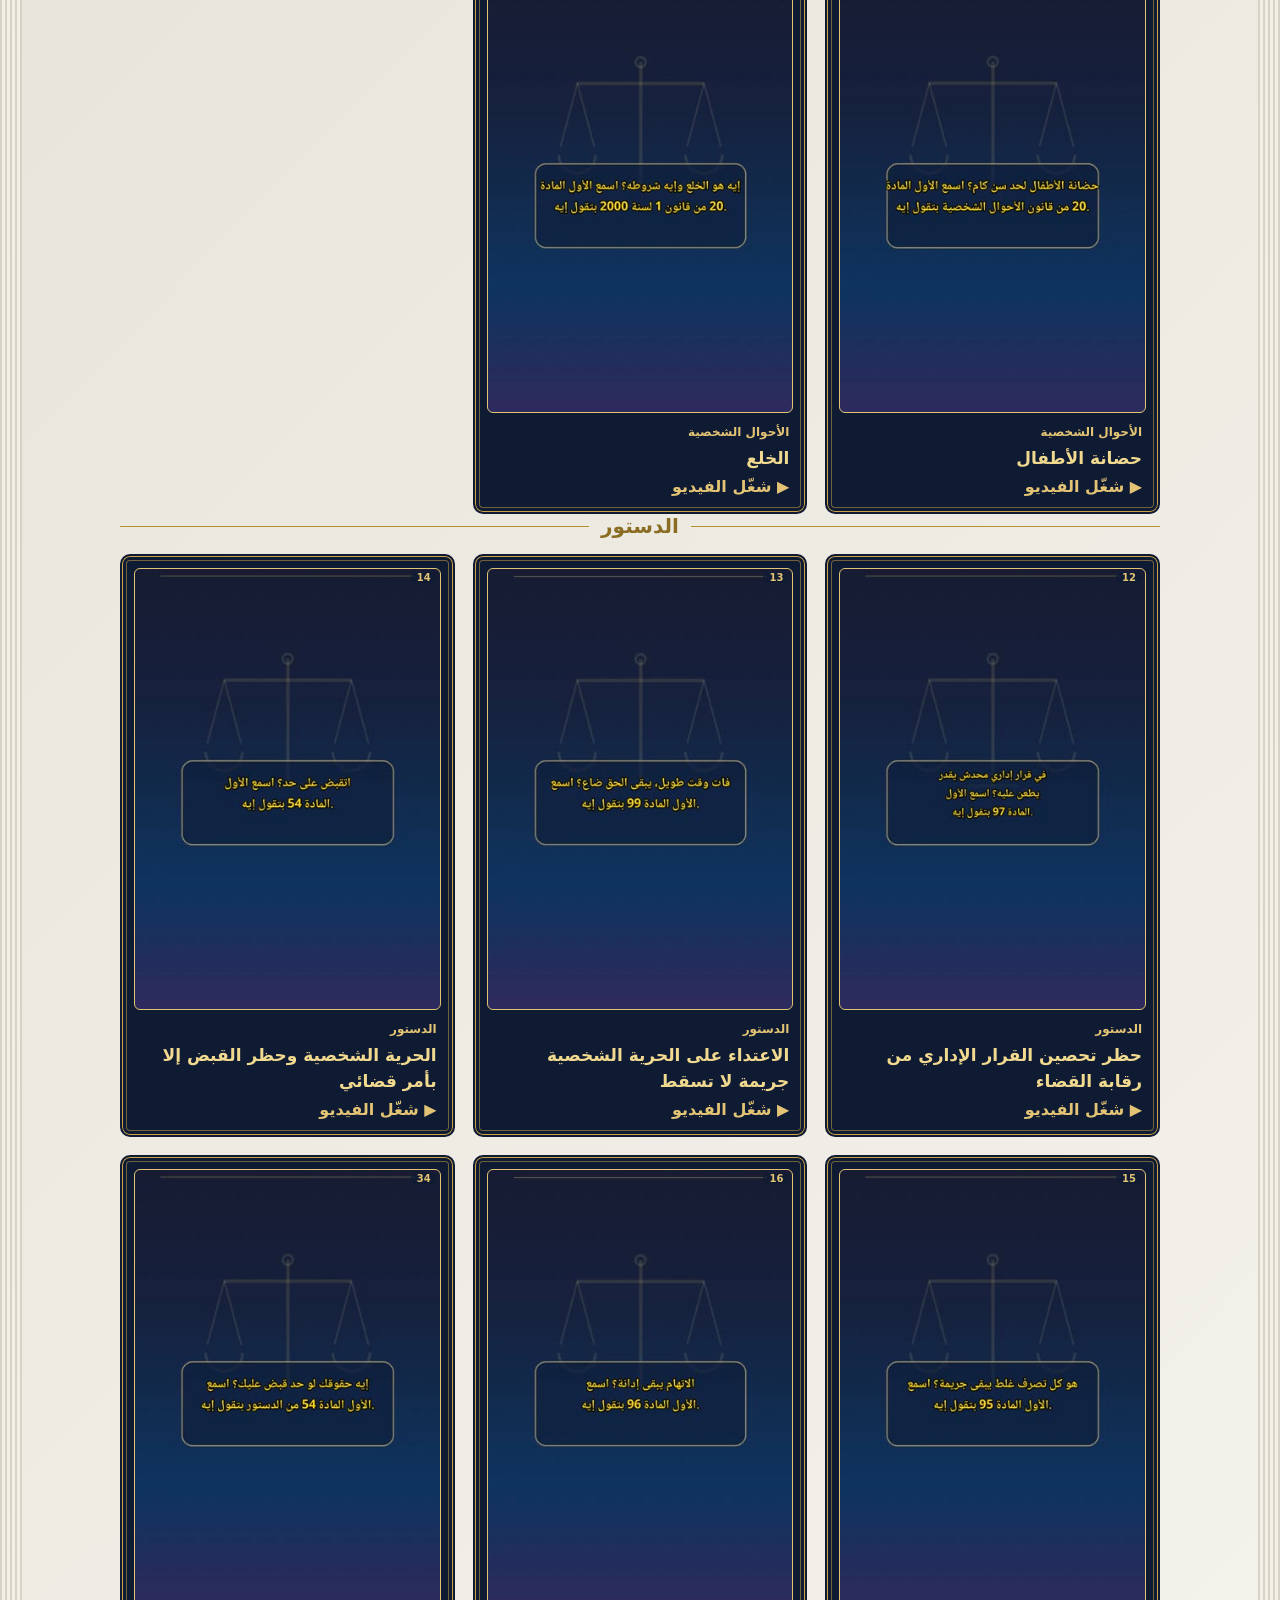
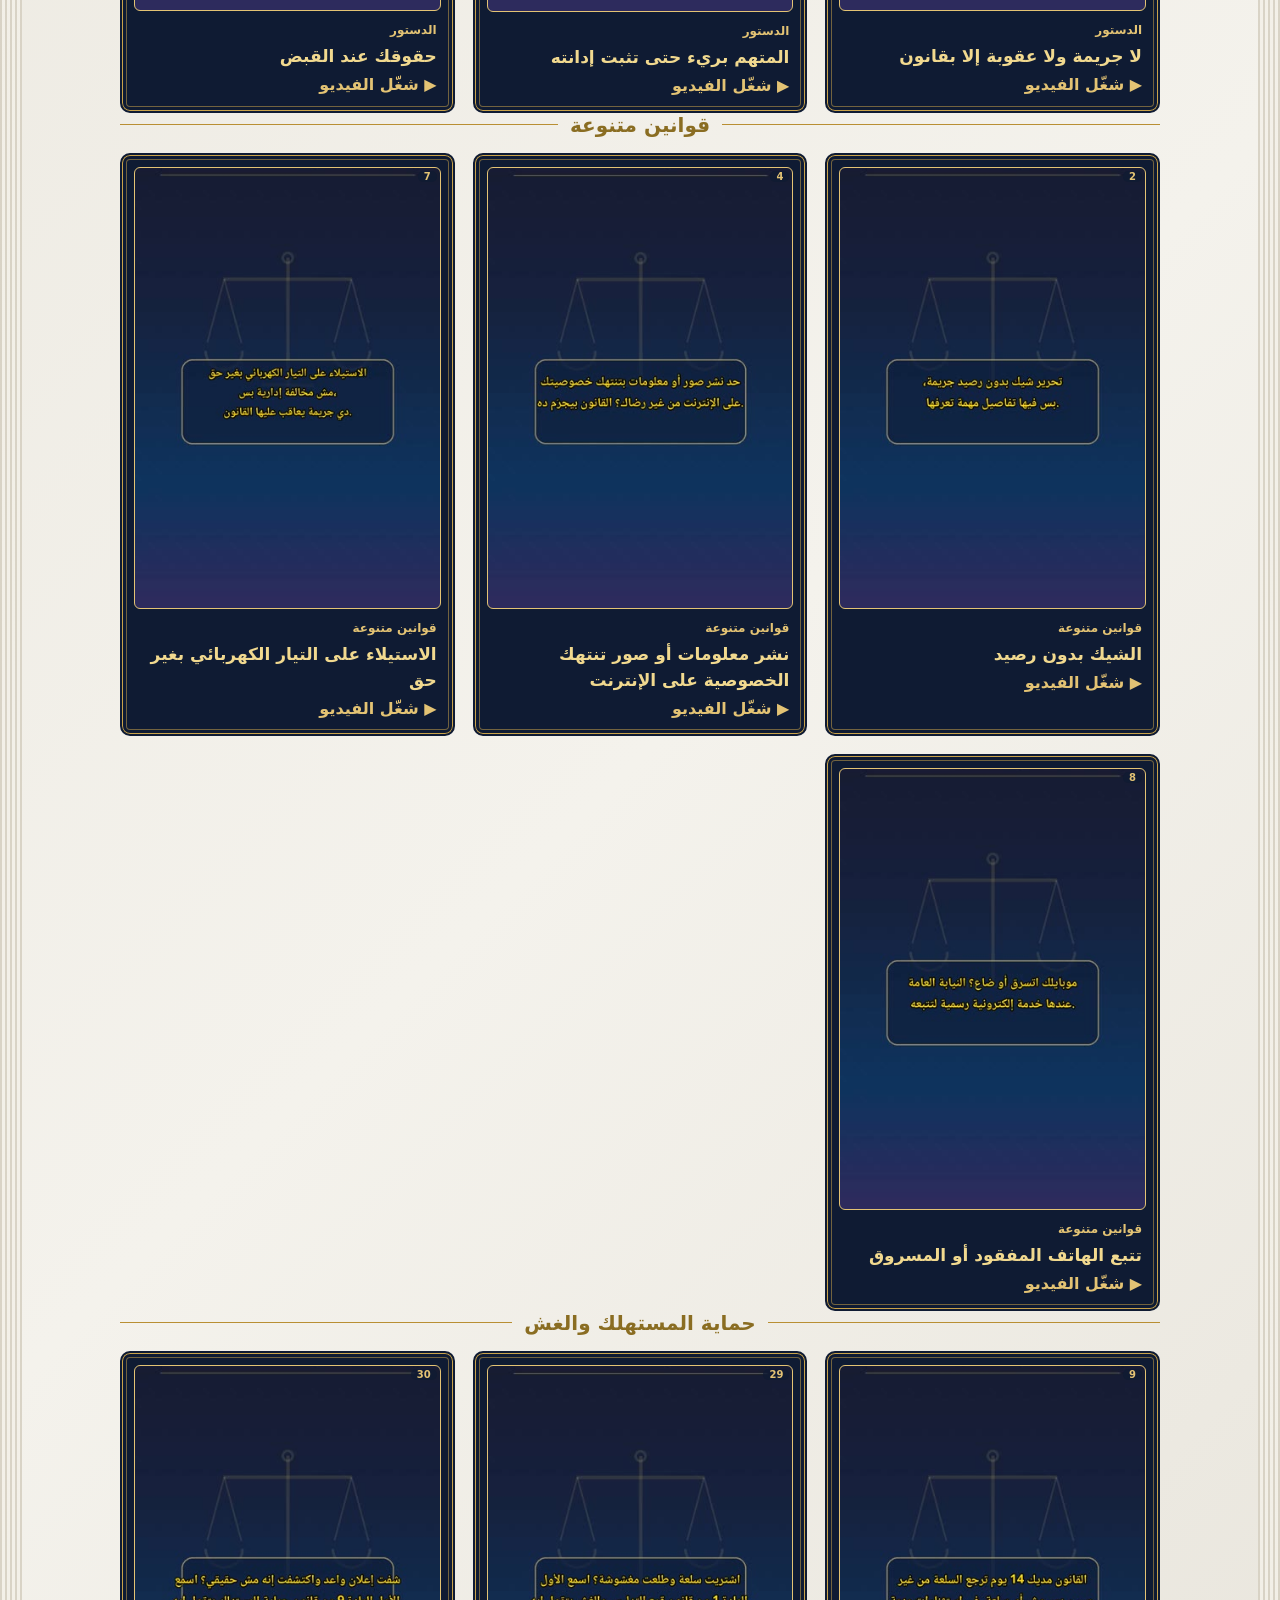
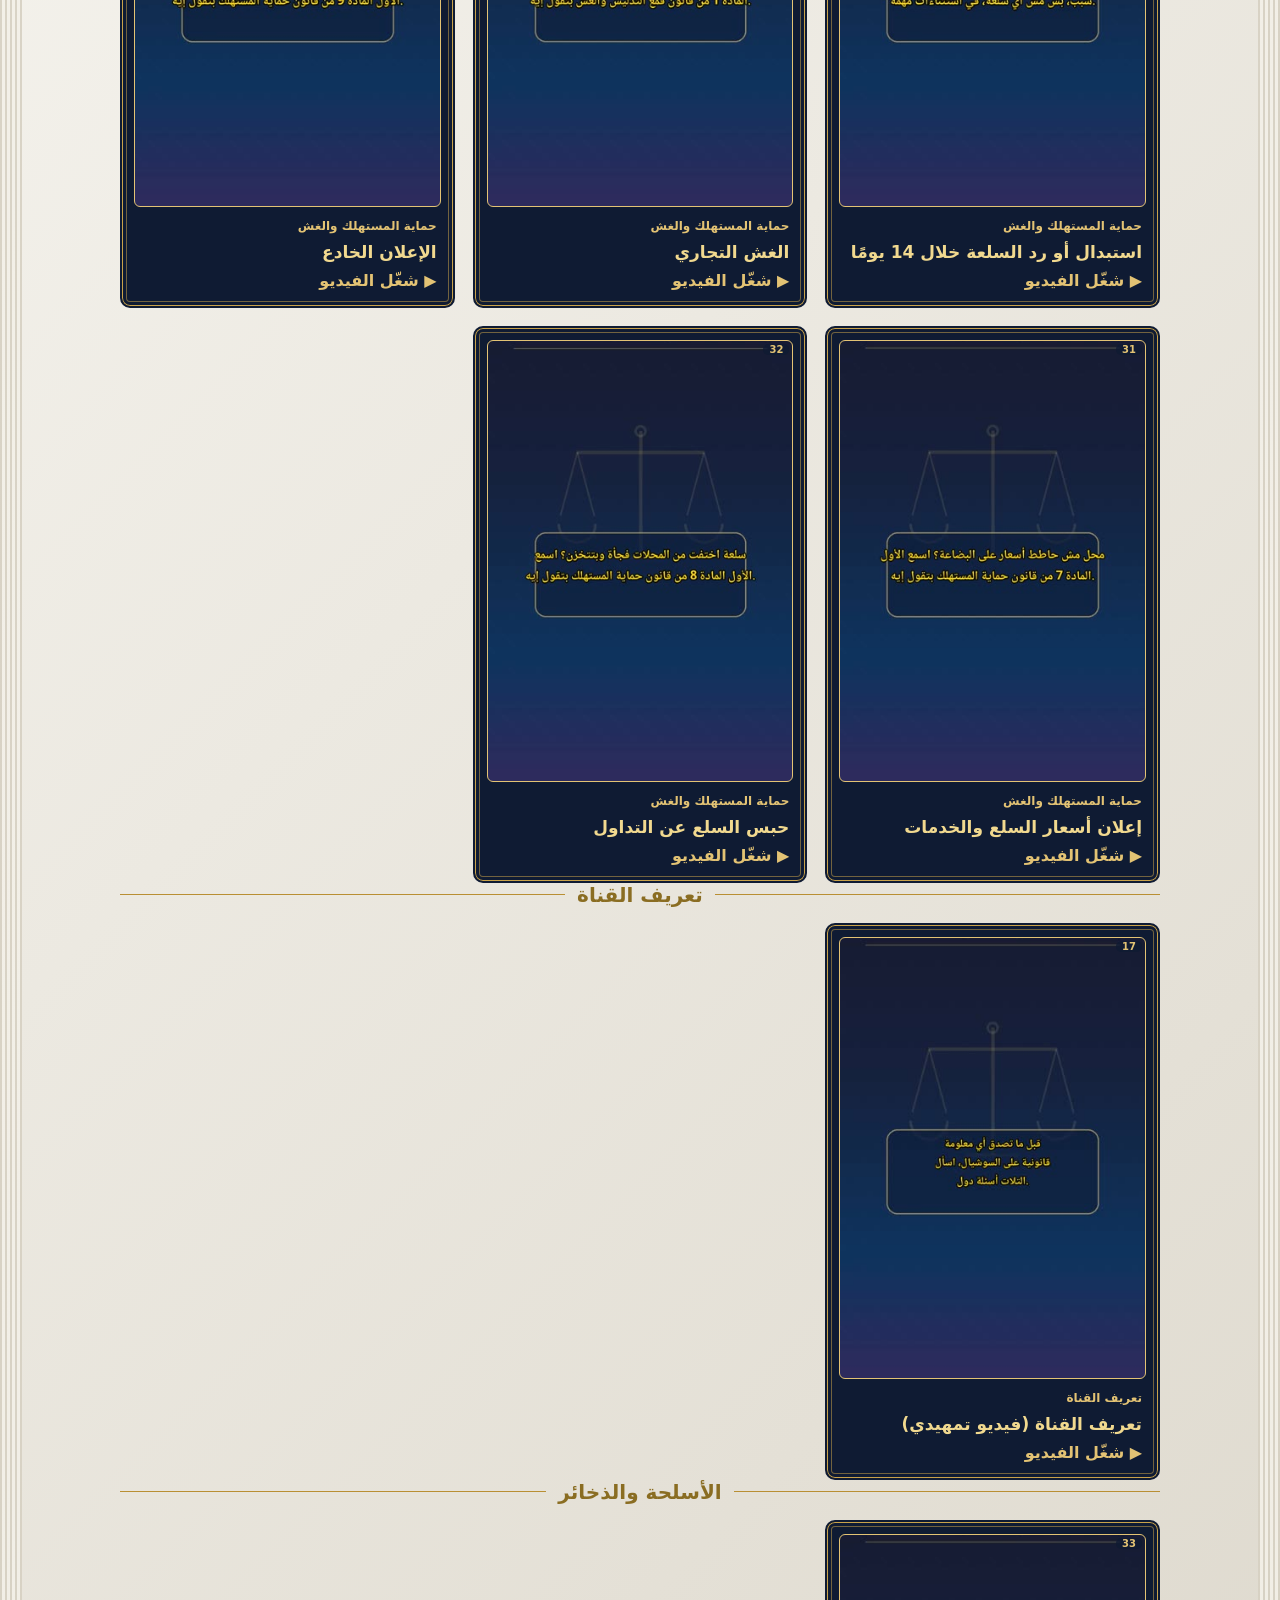
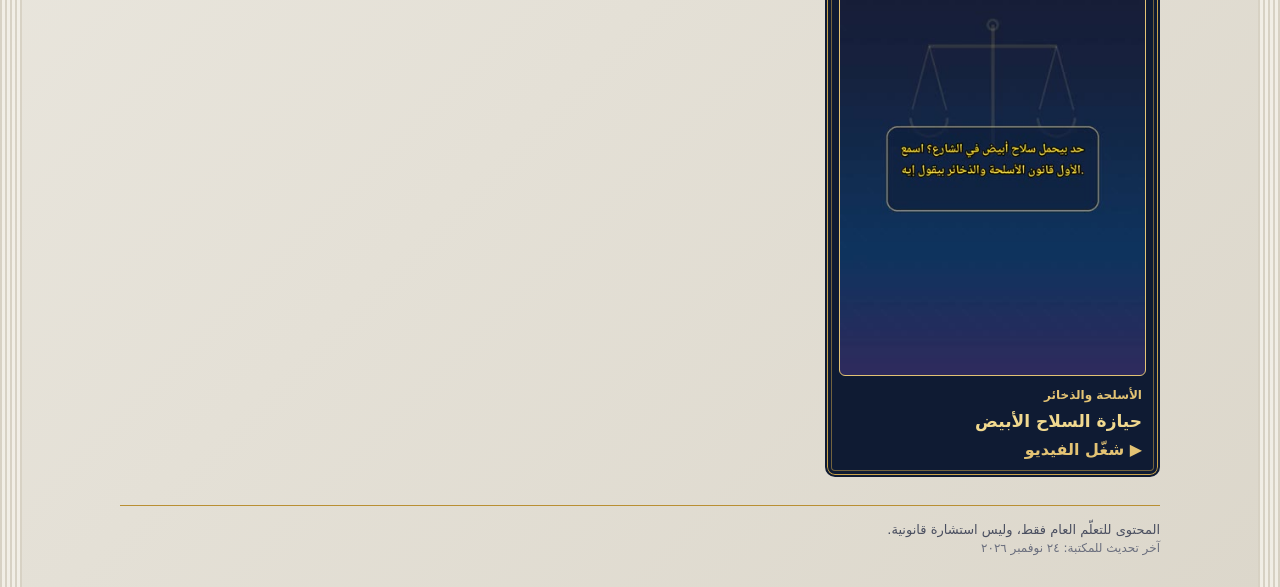
==== commit 88145be5: "Fix file names" ====
--- a/index.html
+++ b/index.html
@@ -1,3 +1,3 @@
-<!doctype html><html lang="ar" dir="rtl"><head><meta charset="utf-8"><meta name="viewport" content="width=device-width,initial-scale=1,viewport-fit=cover"><title>القانون ببساطة</title><meta name="theme-color" content="#0f1b33"><link rel="manifest" href="manifest.webmanifest"><link rel="icon" type="image/png" sizes="32x32" href="favicon-32.png"><link rel="apple-touch-icon" href="apple-touch-icon-180.png"><meta name="apple-mobile-web-app-capable" content="yes"><meta name="apple-mobile-web-app-title" content="القانون ببساطة">  <script type="module" crossorigin src="./app.js"></script>
+<!doctype html><html lang="ar" dir="rtl"><head><meta charset="utf-8"><meta name="viewport" content="width=device-width,initial-scale=1,viewport-fit=cover"><title>القانون ببساطة</title><meta name="theme-color" content="#0f1b33"><link rel="manifest" href="manifest.webmanifest"><link rel="icon" type="image/png" sizes="32x32" href="favicon-32.png"><link rel="apple-touch-icon" href="apple-touch-icon-180.png"><link rel="apple-touch-startup-image" media="(device-width: 430px) and (device-height: 932px) and (-webkit-device-pixel-ratio: 3) and (orientation: portrait)" href="splash-1290x2796.png"><link rel="apple-touch-startup-image" media="(device-width: 393px) and (device-height: 852px) and (-webkit-device-pixel-ratio: 3) and (orientation: portrait)" href="splash-1179x2556.png"><link rel="apple-touch-startup-image" media="(device-width: 428px) and (device-height: 926px) and (-webkit-device-pixel-ratio: 3) and (orientation: portrait)" href="splash-1284x2778.png"><link rel="apple-touch-startup-image" media="(device-width: 390px) and (device-height: 844px) and (-webkit-device-pixel-ratio: 3) and (orientation: portrait)" href="splash-1170x2532.png"><link rel="apple-touch-startup-image" media="(device-width: 375px) and (device-height: 812px) and (-webkit-device-pixel-ratio: 3) and (orientation: portrait)" href="splash-1125x2436.png"><link rel="apple-touch-startup-image" media="(device-width: 414px) and (device-height: 896px) and (-webkit-device-pixel-ratio: 3) and (orientation: portrait)" href="splash-1242x2688.png"><link rel="apple-touch-startup-image" media="(device-width: 414px) and (device-height: 896px) and (-webkit-device-pixel-ratio: 2) and (orientation: portrait)" href="splash-828x1792.png"><link rel="apple-touch-startup-image" media="(device-width: 375px) and (device-height: 667px) and (-webkit-device-pixel-ratio: 2) and (orientation: portrait)" href="splash-750x1334.png"><meta name="apple-mobile-web-app-capable" content="yes"><meta name="apple-mobile-web-app-title" content="القانون ببساطة">  <script type="module" crossorigin src="./app.js"></script>
   <link rel="stylesheet" crossorigin href="./index.css">
 </head><body><div id="root"></div></body></html>
--- a/index.css
+++ b/index.css
@@ -1 +1,64 @@
-html,body,#root{margin:0;min-height:100%}body{background:#0f1b33}.nv{font-family:system-ui,Segoe UI,Tahoma,sans-serif;background:#0f1b33;color:#f3ecd8;min-height:100vh}.nv-hero{text-align:center;padding:44px 20px 32px;background:radial-gradient(ellipse at top,#1d3158,#0f1b33 70%);border-bottom:1px solid #c9a24a55}.nv-seal{width:64px;height:64px;margin:0 auto 14px;border-radius:50%;border:2px solid #c9a24a;color:#c9a24a;display:grid;place-items:center;font-size:30px}.nv-title{margin:0;font-family:var(--ds-font-display, inherit);font-weight:400;font-size:40px;color:#e3c374;letter-spacing:-.02em}.nv-rule{width:72px;height:2px;background:#c9a24a;margin:14px auto}.nv-sub{margin:0 auto 18px;max-width:440px;color:#c9d3e8}.nv-stats{display:inline-flex;align-items:baseline;gap:6px;color:#c9d3e8;margin-bottom:22px}.nv-stats strong{color:#e3c374;font-size:22px;font-weight:600}.nv-stats i{width:1px;height:16px;background:#c9a24a88;margin:0 10px;align-self:center}.nv-cta{display:inline-flex;align-items:center;min-height:44px;padding:0 24px;border-radius:999px;background:#c9a24a;color:#0f1b33;font-weight:600;text-decoration:none}.nv-main{padding:28px 20px 24px;max-width:1040px;margin:0 auto}.nv-h2{margin:0 0 14px;font-family:var(--ds-font-display, inherit);font-weight:400;font-size:24px;color:#e3c374}.nv-chips{display:flex;flex-wrap:wrap;gap:8px;margin-bottom:20px}.nv-chip{min-height:40px;padding:0 16px;border-radius:999px;border:1px solid #c9a24a88;background:transparent;color:#f3ecd8;font:inherit;cursor:pointer}.nv-chip.is-on{background:#c9a24a;color:#0f1b33;font-weight:600}.nv-grid{display:grid;grid-template-columns:1fr;gap:14px}.nv-card{display:flex;flex-direction:row;gap:14px;background:#16264a;border:1px solid #c9a24a44;border-radius:14px;overflow:hidden;text-decoration:none;color:inherit}.nv-card:hover,.nv-card:focus-visible{border-color:#c9a24a}.nv-poster{position:relative;flex:0 0 96px;background:linear-gradient(160deg,#26417a,#0f1b33);display:grid;place-items:center;min-height:112px}.nv-play{width:40px;height:40px;border-radius:50%;background:#c9a24a;color:#0f1b33;display:grid;place-items:center;font-size:14px;padding-inline-start:2px}.nv-no{position:absolute;top:8px;inset-inline-start:10px;color:#e3c374;font-weight:600;font-size:13px}.nv-info{padding:14px 0;padding-inline-end:14px;display:flex;flex-direction:column;gap:6px;justify-content:center}.nv-tag{color:#e3c374;font-size:12px;font-weight:600}.nv-vt{margin:0;font-size:16px;line-height:26px;font-weight:600;color:#fff}.nv-watch{color:#c9d3e8;font-size:13px}.nv-note{margin:28px 0 4px;padding-top:16px;border-top:1px solid #c9a24a44;color:#c9d3e8;font-size:13px}.nv-foot{margin:0;color:#8fa0c4;font-size:12px}@media (min-width: 768px){.nv-hero{padding:64px 20px 44px}.nv-title{font-size:54px}.nv-main{padding:40px 36px 32px}.nv-grid{grid-template-columns:1fr 1fr 1fr;gap:18px}.nv-card{flex-direction:column;gap:0}.nv-poster{flex:none;min-height:140px}.nv-info{padding:14px}}.nv-title{line-height:1.5}.nv-rule{margin:12px auto 16px}.nv-stats{display:flex;justify-content:center;margin-bottom:22px}.nv-search{width:100%;box-sizing:border-box;min-height:44px;margin:0 0 18px;padding:0 16px;border-radius:999px;border:1px solid #c9a24a88;background:#16264a;color:#f3ecd8;font:inherit}.nv-search::placeholder{color:#8fa0c4}.nv-empty{color:#c9d3e8}.nv-poster{background-size:cover;background-position:center}.nv-poster{flex:0 0 90px;min-height:0;aspect-ratio:9 / 16;background-position:center;background-size:cover}@media (min-width: 768px){.nv-poster{flex:none;aspect-ratio:4 / 5;width:100%;background-position:50% 48%}}.nv-poster{flex:0 0 108px;align-self:center;margin:10px;border-radius:10px;border:1px solid #c9a24a44}.nv-no{background:#0f1b33cc;border-radius:6px;padding:0 6px;top:6px;inset-inline-start:6px}.nv-watch{color:#e3c374;font-weight:600}@media (min-width: 768px){.nv-poster{flex:none;align-self:stretch;width:auto;margin:0;border-radius:0;border:0;border-bottom:1px solid #c9a24a44;aspect-ratio:9 / 13;background-position:50% 45%}}.nv-watch{white-space:nowrap;font-size:.92rem}@media (max-width: 359px){.nv-watch{font-size:.8rem}.nv-poster{flex-basis:96px}}.nv-card.is-open{grid-column:1 / -1;flex-direction:column}.nv-card.is-open .nv-info{padding:14px;align-items:center;text-align:center}.nv-player{width:100%;max-width:340px;aspect-ratio:9 / 16;background:#000;border-radius:10px;margin:8px auto;display:block}.nv-btn{font:inherit;background:none;border:0;padding:0;text-align:start;cursor:pointer;color:#e3c374;font-weight:600}.nv-card.is-open .nv-btn{text-align:center}.nv-card.is-off{opacity:.75}.nv-soon{color:#9aa7c4!important;font-weight:400!important}
+/* القانون ببساطة - courthouse look: marble page, navy arch header, gold-framed plaques */
+html,body,#root{margin:0;min-height:100%}
+body{background:#e9e5db}
+.nv{font-family:system-ui,Segoe UI,Tahoma,sans-serif;color:#0f1b33;min-height:100vh;position:relative;
+ background:linear-gradient(135deg,#f6f4ef,#e7e3d9 38%,#f4f2ec 68%,#dcd7cb)}
+/* column strips on both sides */
+.nv:before,.nv:after{content:"";position:absolute;top:300px;bottom:0;width:14px;
+ background:repeating-linear-gradient(90deg,#d6d0c2 0 2px,#f3f0e8 2px 5px);opacity:.9;pointer-events:none}
+.nv:before{right:0}.nv:after{left:0}
+/* arched navy header */
+.nv-hero{position:relative;text-align:center;padding:34px 20px 44px;background:radial-gradient(ellipse at top,#1f3562,#0f1b33 72%);
+ border-bottom:5px solid #c9a24a;border-radius:0 0 50% 50% / 0 0 38px 38px;color:#fff;box-shadow:0 6px 18px #0f1b3333}
+.nv-seal{width:64px;height:64px;margin:0 auto 12px;border:0;border-radius:16px;display:block;box-shadow:0 0 0 2px #e3c37455}
+.nv-title{margin:0;font-weight:700;font-size:36px;line-height:1.5;color:#e3c374;letter-spacing:0}
+.nv-rule{width:72px;height:2px;background:#c9a24a;margin:8px auto 12px}
+.nv-sub{margin:0 auto 14px;max-width:440px;color:#d3dbec;font-size:14px;line-height:1.7}
+.nv-stats{display:flex;justify-content:center;align-items:baseline;gap:6px;color:#d3dbec;margin-bottom:0}
+.nv-stats strong{color:#e3c374;font-size:22px;font-weight:600}
+.nv-stats i{width:1px;height:16px;background:#c9a24a88;margin:0 10px;align-self:center}
+.nv-cta{display:inline-flex;align-items:center;min-height:44px;padding:0 24px;border-radius:999px;background:#c9a24a;color:#0f1b33;font-weight:600;text-decoration:none}
+.nv-main{position:relative;z-index:1;padding:26px 28px 24px;max-width:1040px;margin:0 auto}
+/* gold ruled section heading */
+.nv-h2{margin:0 0 16px;font-weight:700;font-size:20px;color:#8a6d22;display:flex;align-items:center;gap:12px}
+.nv-h2:before,.nv-h2:after{content:"";flex:1;height:1px;background:#b98f33}
+.nv-chips{display:flex;flex-wrap:wrap;gap:8px;margin-bottom:16px;justify-content:center}
+.nv-chip{min-height:40px;padding:0 16px;border-radius:999px;border:1px solid #b98f33;background:#fffaf0;color:#0f1b33;font:inherit;cursor:pointer}
+.nv-chip.is-on{background:#0f1b33;color:#e3c374;border-color:#0f1b33;font-weight:600}
+.nv-search{width:100%;box-sizing:border-box;min-height:44px;margin:0 0 20px;padding:0 16px;border-radius:999px;border:1px solid #b98f33;background:#fffaf0;color:#0f1b33;font:inherit}
+.nv-search::placeholder{color:#7a7360}
+.nv-empty{color:#4a4f60}
+.nv-grid{display:grid;grid-template-columns:1fr;gap:14px}
+/* navy plaque with double gold frame */
+.nv-card{display:flex;flex-direction:row;gap:12px;background:#0f1b33;color:#fff;border:2px solid #0f1b33;border-radius:10px;
+ box-shadow:inset 0 0 0 1px #c9a24a,inset 0 0 0 4px #0f1b33,inset 0 0 0 5px #c9a24a88;overflow:hidden;text-decoration:none}
+.nv-card:hover,.nv-card:focus-visible{box-shadow:inset 0 0 0 1px #e3c374,inset 0 0 0 4px #0f1b33,inset 0 0 0 5px #e3c374}
+.nv-poster{position:relative;flex:0 0 64px;align-self:center;margin:10px 0 10px 0;margin-inline-start:10px;aspect-ratio:9 / 16;
+ background:linear-gradient(160deg,#26417a,#0f1b33);background-size:cover;background-position:center;border:1px solid #e3c374;border-radius:6px;display:grid;place-items:center}
+.nv-play{width:26px;height:26px;border-radius:50%;background:#c9a24acc;color:#0f1b33;display:grid;place-items:center;font-size:10px;padding-inline-start:2px}
+.nv-no{position:absolute;top:3px;inset-inline-start:3px;color:#e3c374;font-weight:600;font-size:10px;background:#0f1b33cc;border-radius:5px;padding:0 6px}
+.nv-info{padding:16px 0;padding-inline-end:16px;display:flex;flex-direction:column;gap:6px;justify-content:center}
+.nv-tag{color:#e3c374;font-size:12px;font-weight:600}
+.nv-vt{margin:0;font-size:17px;line-height:26px;font-weight:700;color:#f1d98f}
+.nv-watch{color:#d3dbec;font-size:.92rem;font-weight:600;white-space:nowrap}
+.nv-note{margin:28px 0 4px;padding-top:16px;border-top:1px solid #b98f33;color:#4a4f60;font-size:13px}
+.nv-foot{margin:0;color:#6b6f7e;font-size:12px}
+@media (min-width:768px){
+ .nv-hero{padding:48px 20px 56px;border-radius:0 0 50% 50% / 0 0 56px 56px}
+ .nv-title{font-size:52px}
+ .nv-main{padding:40px 48px 32px}
+ .nv:before,.nv:after{width:22px;top:340px}
+ .nv-grid{grid-template-columns:1fr 1fr 1fr;gap:18px}
+ .nv-card{flex-direction:column;gap:0}
+ .nv-poster{flex:none;align-self:stretch;margin:12px 12px 0;aspect-ratio:9 / 13;background-position:50% 45%}
+ .nv-info{padding:12px 16px 16px}
+}
+@media (max-width:359px){.nv-watch{font-size:.8rem}.nv-poster{flex-basis:88px}}
+.nv-card.is-open{grid-column:1 / -1;flex-direction:column}
+.nv-card.is-open .nv-info{padding:14px;align-items:center;text-align:center}
+.nv-card.is-open .nv-poster{display:none}
+.nv-player{width:100%;max-width:340px;aspect-ratio:9 / 16;background:#000;border-radius:8px;margin:12px auto 0;display:block;border:1px solid #e3c374}
+.nv-btn{font:inherit;background:none;border:0;padding:0;text-align:start;cursor:pointer;color:#e3c374;font-weight:600}
+.nv-card.is-open .nv-btn{text-align:center}
+.nv-card.is-off{opacity:.8}
+.nv-soon{color:#aab4cc!important;font-weight:400!important}
